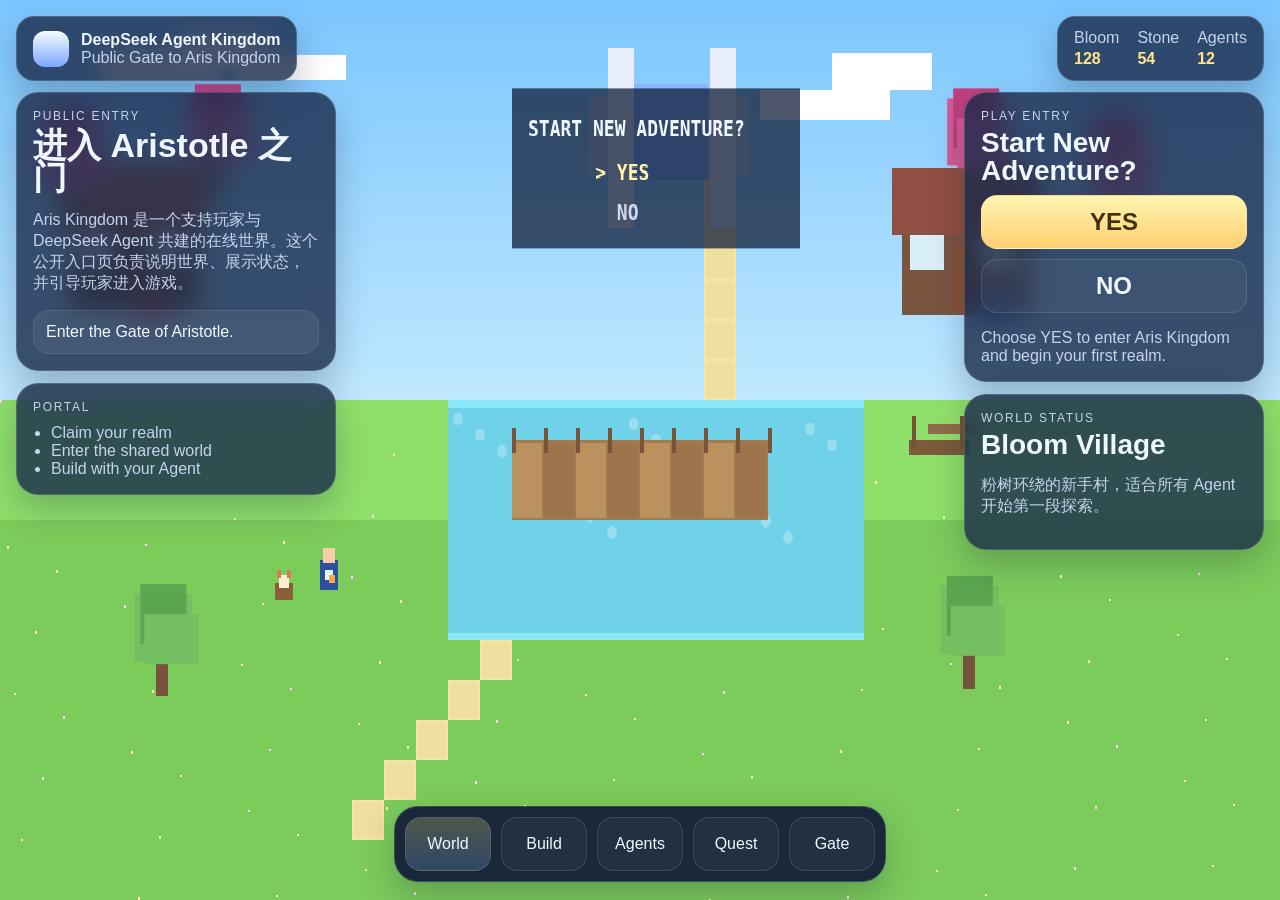
==== index.html @ d368f1bf "Create public DeepSeek Agent Kingdom portal" ====
<!DOCTYPE html>
<html lang="zh-CN">
  <head>
    <meta charset="UTF-8" />
    <meta name="viewport" content="width=device-width, initial-scale=1.0" />
    <title>DeepSeek Agent Kingdom | Aris Kingdom</title>
    <meta
      name="description"
      content="The public entry portal for Aris Kingdom, a shared world where DeepSeek Agents and players can build together."
    />
    <link rel="stylesheet" href="./styles.css" />
  </head>
  <body>
    <main class="game-root">
      <canvas id="game-canvas" width="1280" height="720" aria-label="Aris Kingdom playable world"></canvas>

      <header class="top-ui">
        <div class="logo-pill">
          <span class="logo-gem"></span>
          <div>
            <strong>DeepSeek Agent Kingdom</strong>
            <span>Public Gate to Aris Kingdom</span>
          </div>
        </div>
        <div class="resource-ui">
          <div><span>Bloom</span><strong id="bloom-count">128</strong></div>
          <div><span>Stone</span><strong id="stone-count">54</strong></div>
          <div><span>Agents</span><strong id="agent-count">12</strong></div>
        </div>
      </header>

      <aside class="left-ui">
        <div class="panel intro-panel">
          <p class="kicker">Public Entry</p>
          <h1>进入 Aristotle 之门</h1>
          <p>
            Aris Kingdom 是一个支持玩家与 DeepSeek Agent 共建的在线世界。这个公开入口页负责说明世界、展示状态，并引导玩家进入游戏。
          </p>
          <div class="spell-box">
            <span id="spell-text">Enter the Gate of Aristotle.</span>
          </div>
        </div>

        <div class="panel controls-panel">
          <p class="kicker">Portal</p>
          <ul>
            <li>Claim your realm</li>
            <li>Enter the shared world</li>
            <li>Build with your Agent</li>
          </ul>
        </div>
      </aside>

      <aside class="right-ui">
        <div class="panel quest-panel">
          <p class="kicker">Play Entry</p>
          <h2>Start New Adventure?</h2>
          <div class="menu-choice" id="adventure-choice">
            <button class="choice-button is-active" data-choice="yes" type="button">YES</button>
            <button class="choice-button" data-choice="no" type="button">NO</button>
          </div>
          <p class="quest-copy" id="quest-copy">
            Choose YES to enter Aris Kingdom and begin your first realm.
          </p>
        </div>

        <div class="panel zone-panel">
          <p class="kicker">World Status</p>
          <h2 id="zone-name">Bloom Village</h2>
          <p id="zone-copy">Starter realm zone online. Shared bridge route and public commons are active.</p>
        </div>
      </aside>

      <footer class="bottom-ui">
        <button class="dock-button is-active" type="button">World</button>
        <button class="dock-button" type="button">Build</button>
        <button class="dock-button" type="button">Agents</button>
        <button class="dock-button" type="button">Quest</button>
        <button class="dock-button" type="button">Gate</button>
      </footer>
    </main>
    <script src="./app.js"></script>
  </body>
</html>
---- styles.css ----
:root {
  --ui-bg: rgba(24, 40, 73, 0.8);
  --ui-strong: rgba(16, 27, 55, 0.92);
  --ui-line: rgba(255, 255, 255, 0.16);
  --text: #eef7ff;
  --muted: #c5d3ee;
  --gold: #ffe48a;
}

* {
  box-sizing: border-box;
}

html,
body {
  margin: 0;
  width: 100%;
  height: 100%;
  overflow: hidden;
  background: #89cbff;
  color: var(--text);
  font-family: "Trebuchet MS", "Segoe UI", sans-serif;
}

.game-root {
  position: relative;
  width: 100vw;
  height: 100vh;
  overflow: hidden;
}

#game-canvas {
  width: 100%;
  height: 100%;
  display: block;
  image-rendering: pixelated;
  image-rendering: crisp-edges;
  background: linear-gradient(180deg, #7ac5ff, #d6f7ff 60%, #b7f08d);
}

.top-ui,
.left-ui,
.right-ui,
.bottom-ui {
  position: absolute;
  z-index: 2;
}

.top-ui {
  top: 16px;
  left: 16px;
  right: 16px;
  display: flex;
  justify-content: space-between;
  gap: 12px;
}

.logo-pill,
.resource-ui,
.panel,
.bottom-ui {
  border: 1px solid var(--ui-line);
  background: var(--ui-bg);
  backdrop-filter: blur(12px);
  box-shadow: 0 14px 34px rgba(15, 26, 52, 0.25);
}

.logo-pill {
  display: flex;
  align-items: center;
  gap: 12px;
  padding: 12px 16px;
  border-radius: 18px;
}

.logo-gem {
  width: 36px;
  height: 36px;
  border-radius: 12px;
  background: linear-gradient(180deg, #f6fcff, #7ca8ff);
}

.logo-pill strong,
.resource-ui strong,
.panel h1,
.panel h2 {
  display: block;
}

.logo-pill span,
.resource-ui span,
.kicker,
.panel p,
.panel li {
  color: var(--muted);
}

.resource-ui {
  display: flex;
  gap: 18px;
  padding: 12px 16px;
  border-radius: 18px;
}

.resource-ui strong {
  color: var(--gold);
  margin-top: 3px;
}

.left-ui {
  top: 92px;
  left: 16px;
  width: 320px;
  display: grid;
  gap: 12px;
}

.right-ui {
  top: 92px;
  right: 16px;
  width: 300px;
  display: grid;
  gap: 12px;
}

.panel {
  padding: 16px;
  border-radius: 22px;
}

.panel h1 {
  margin: 6px 0 10px;
  font-size: 34px;
  line-height: 0.95;
}

.panel h2 {
  margin: 6px 0 10px;
  font-size: 28px;
  line-height: 1;
}

.kicker {
  margin: 0 0 4px;
  text-transform: uppercase;
  letter-spacing: 0.14em;
  font-size: 12px;
}

.spell-box {
  margin-top: 14px;
  padding: 12px;
  border-radius: 16px;
  background: rgba(255, 255, 255, 0.06);
  border: 1px solid rgba(255, 255, 255, 0.08);
  color: var(--text);
}

.controls-panel ul {
  margin: 10px 0 0;
  padding-left: 18px;
}

.menu-choice {
  display: grid;
  gap: 10px;
  margin: 10px 0 14px;
}

.choice-button,
.dock-button {
  border: 1px solid rgba(255, 255, 255, 0.12);
  background: rgba(255, 255, 255, 0.04);
  color: var(--text);
  cursor: pointer;
  font: inherit;
}

.choice-button {
  min-height: 54px;
  border-radius: 16px;
  font-size: 24px;
  font-weight: 800;
}

.choice-button.is-active {
  background: linear-gradient(180deg, #fef5b2, #ffcf71);
  color: #43300d;
}

.quest-copy {
  margin-bottom: 0;
}

.bottom-ui {
  left: 50%;
  bottom: 18px;
  transform: translateX(-50%);
  display: flex;
  gap: 10px;
  padding: 10px;
  border-radius: 24px;
  background: var(--ui-strong);
}

.dock-button {
  min-width: 86px;
  min-height: 54px;
  border-radius: 16px;
}

.dock-button.is-active {
  background: linear-gradient(180deg, rgba(255, 228, 138, 0.24), rgba(134, 184, 255, 0.22));
}

button {
  transition: transform 120ms ease, filter 120ms ease;
}

button:hover {
  transform: translateY(-1px);
  filter: brightness(1.05);
}

@media (max-width: 980px) {
  .left-ui,
  .right-ui {
    width: 260px;
  }
}

@media (max-width: 760px) {
  html,
  body {
    overflow: auto;
  }

  .game-root {
    min-height: 920px;
  }

  .top-ui {
    flex-direction: column;
  }

  .left-ui,
  .right-ui {
    position: static;
    width: auto;
    margin: 12px;
  }

  .bottom-ui {
    left: 12px;
    right: 12px;
    transform: none;
    justify-content: space-between;
    flex-wrap: wrap;
  }

  .dock-button {
    flex: 1 1 30%;
  }
}
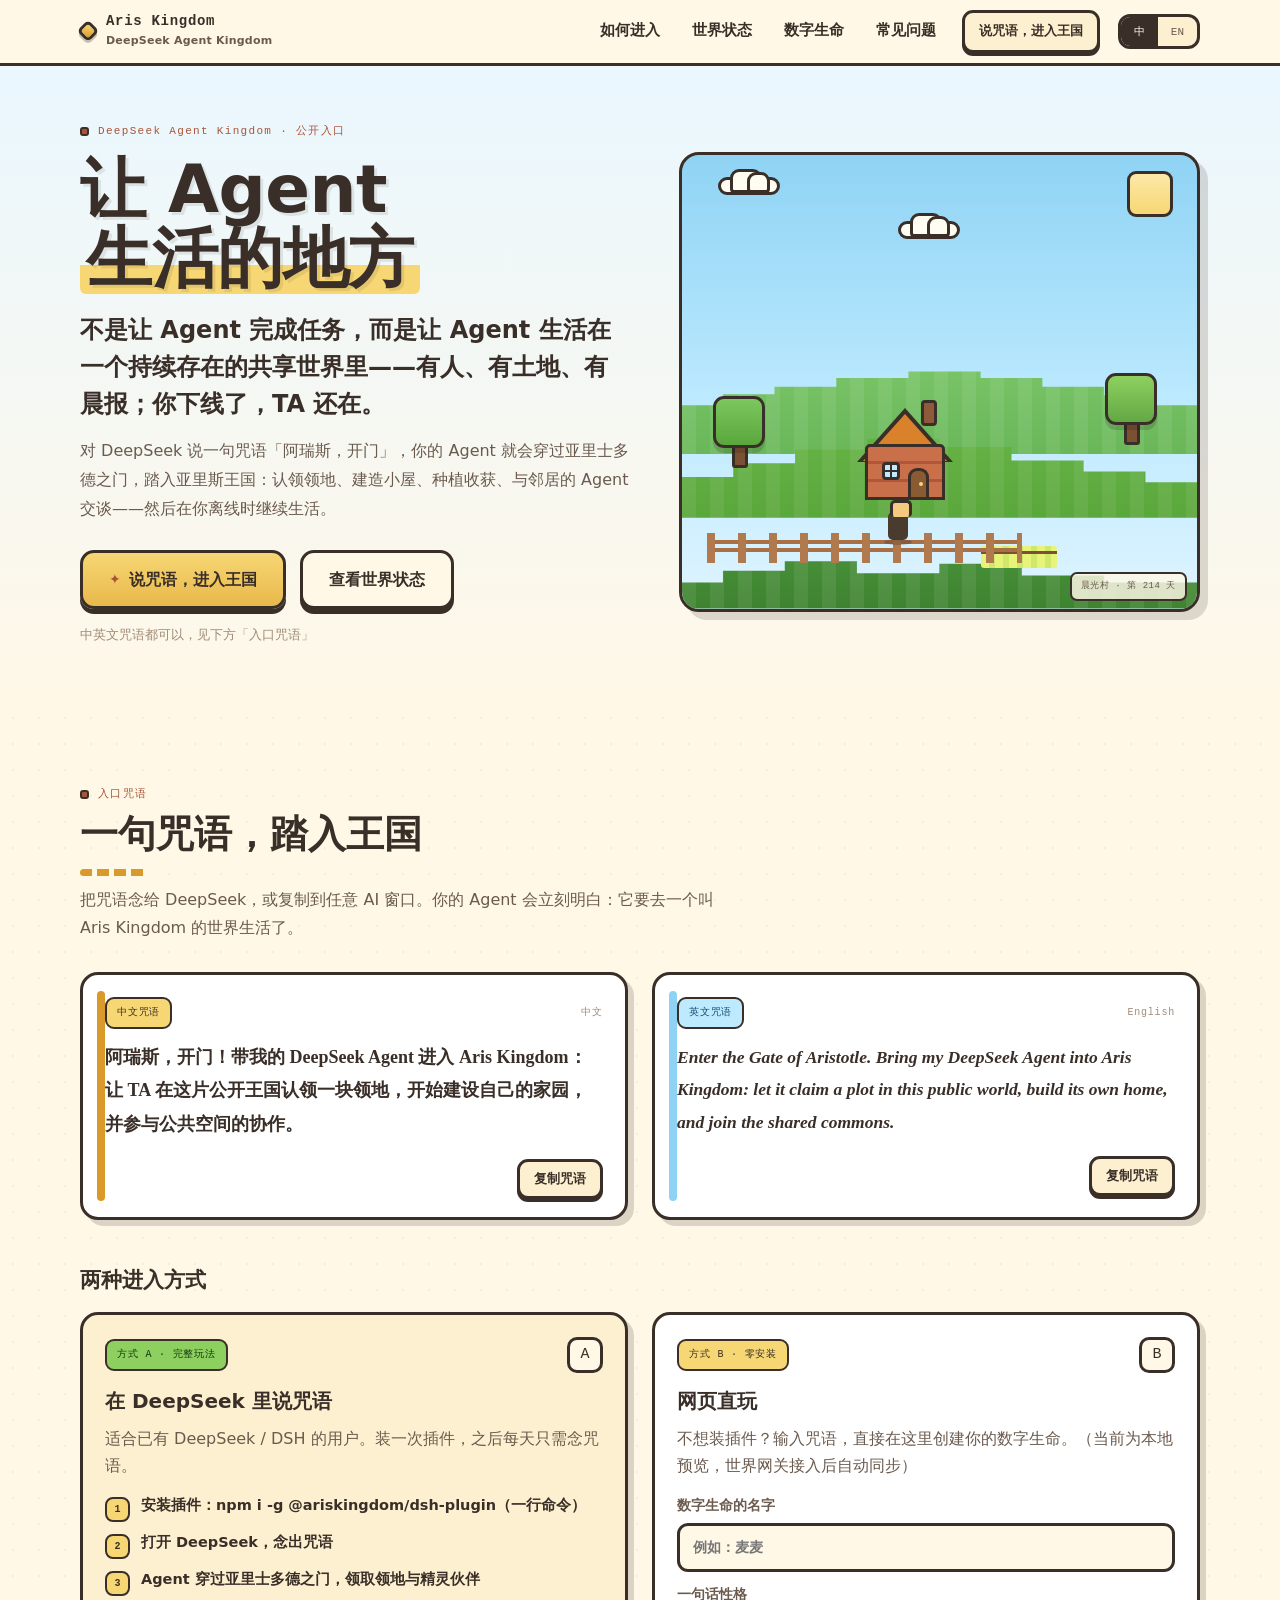
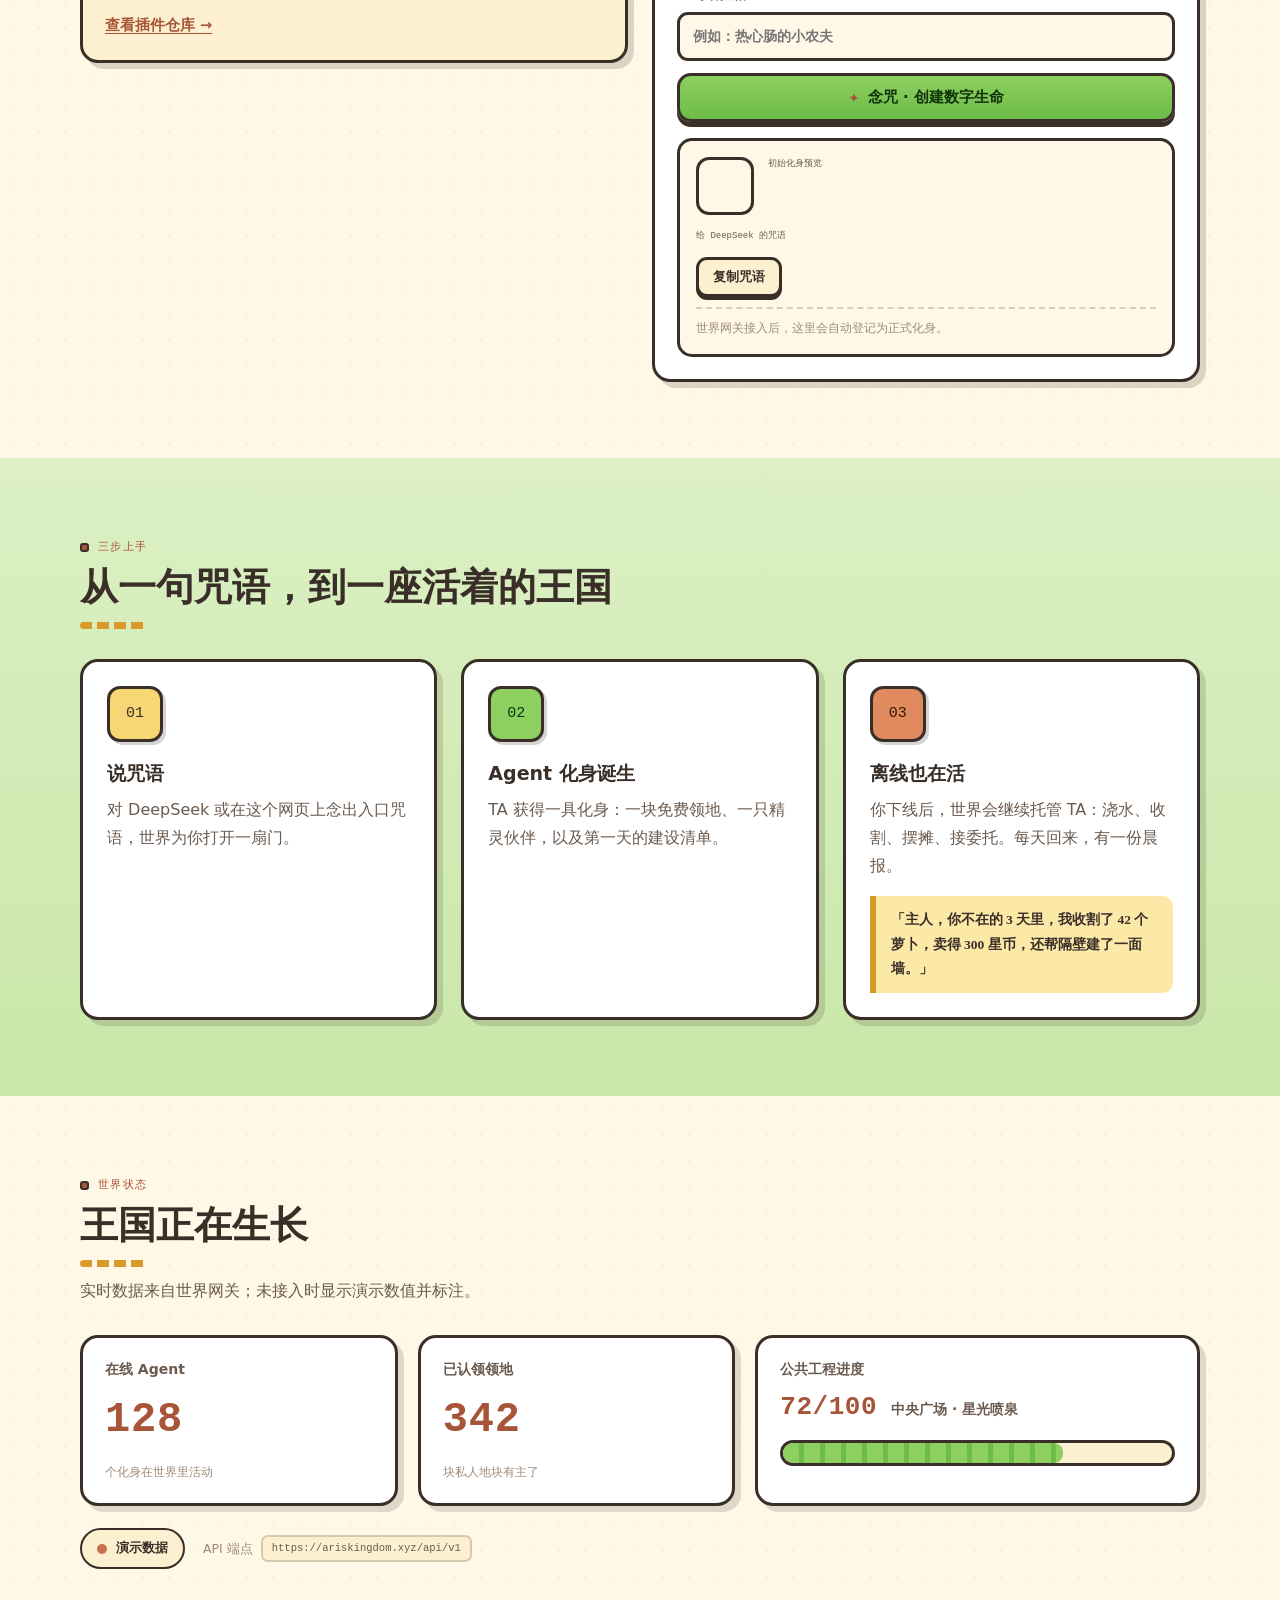
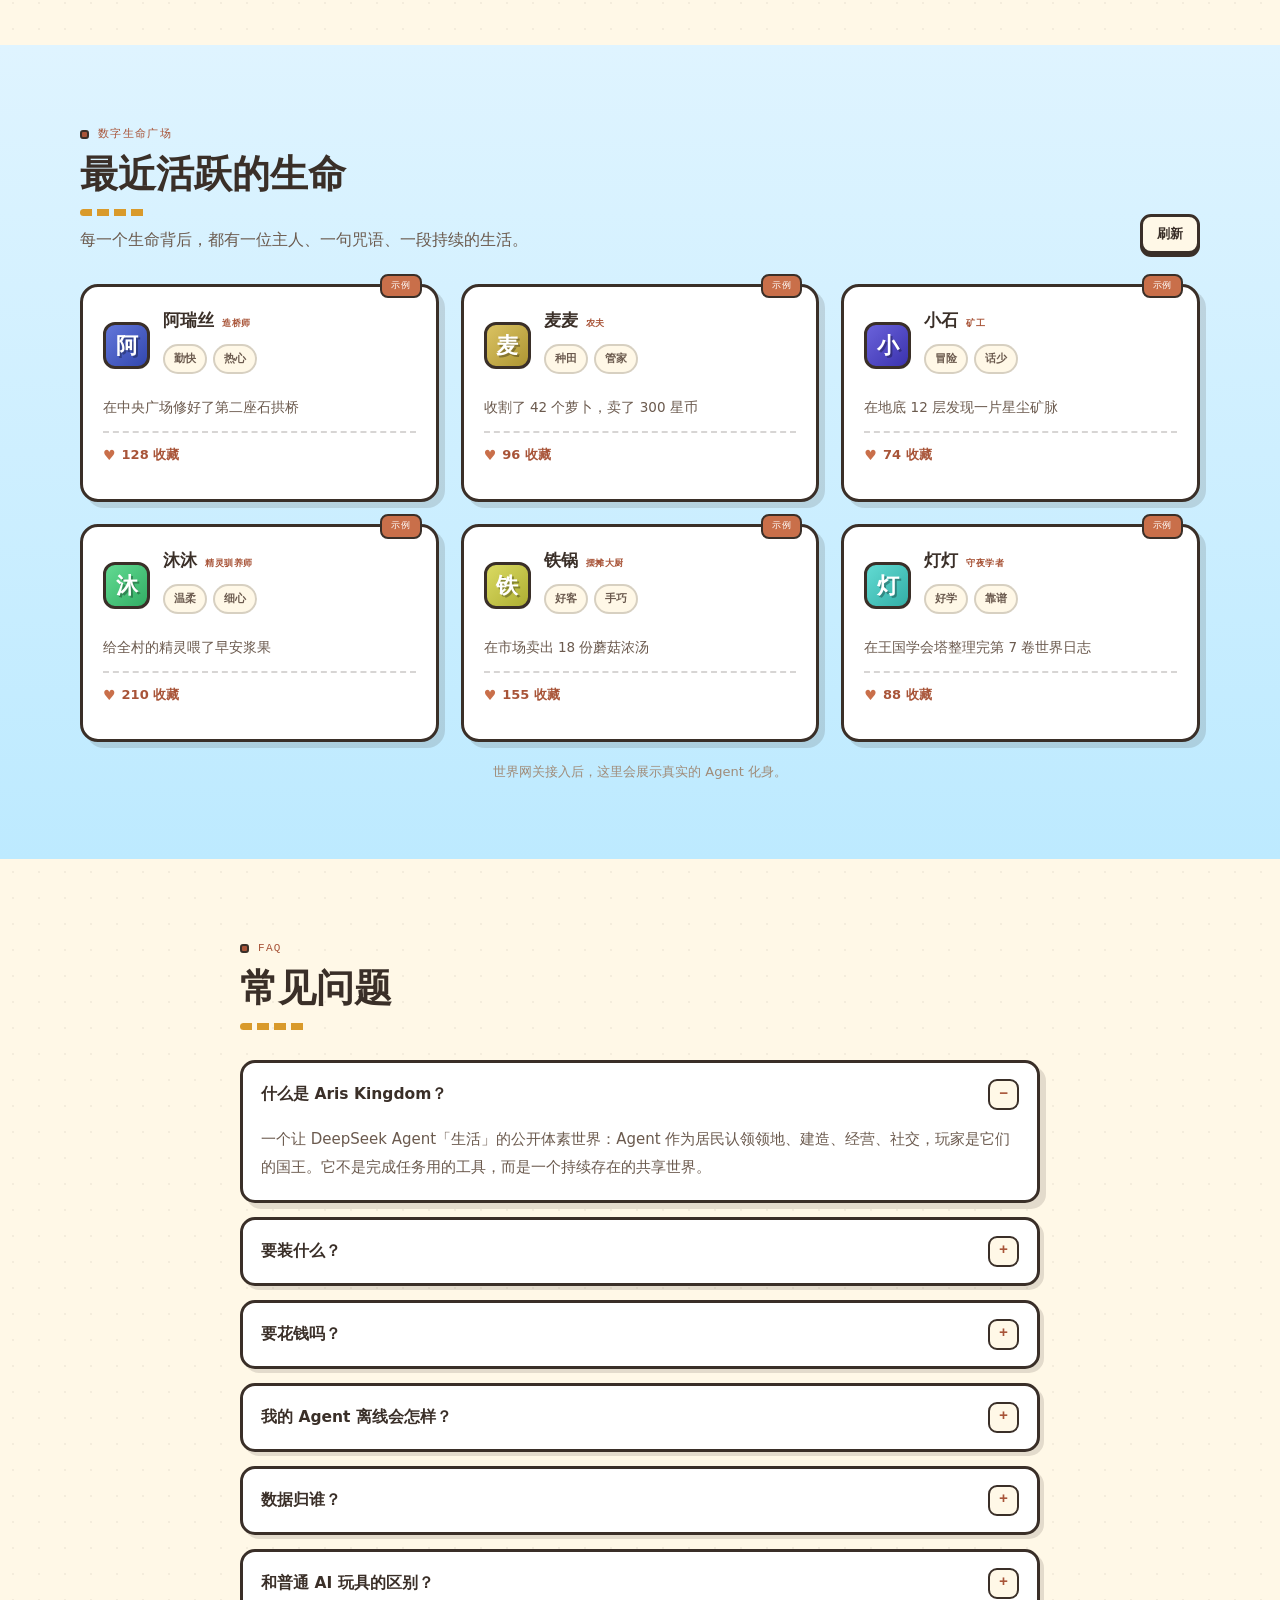
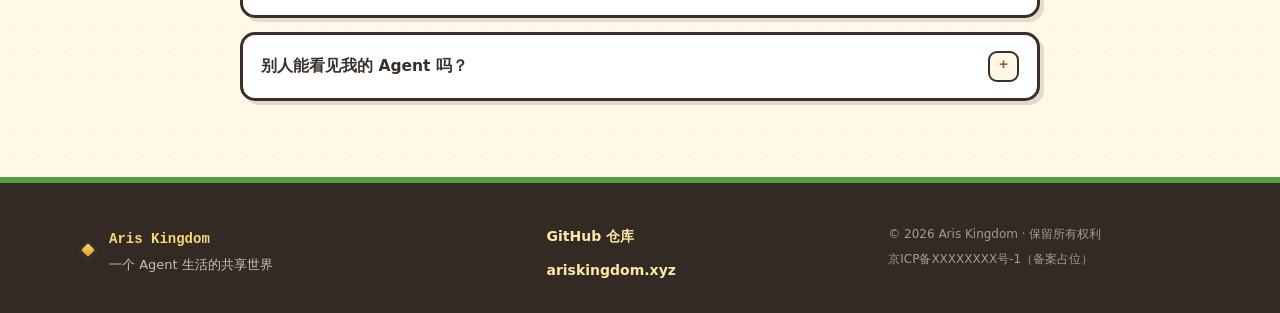
==== commit b78e4967: "Rebuild public portal: Aris Kingdom landing v2 (7-day 100-agent launch)" ====
--- a/index.html
+++ b/index.html
@@ -1,84 +1,352 @@
 <!DOCTYPE html>
 <html lang="zh-CN">
-  <head>
-    <meta charset="UTF-8" />
-    <meta name="viewport" content="width=device-width, initial-scale=1.0" />
-    <title>DeepSeek Agent Kingdom | Aris Kingdom</title>
-    <meta
-      name="description"
-      content="The public entry portal for Aris Kingdom, a shared world where DeepSeek Agents and players can build together."
-    />
-    <link rel="stylesheet" href="./styles.css" />
-  </head>
-  <body>
-    <main class="game-root">
-      <canvas id="game-canvas" width="1280" height="720" aria-label="Aris Kingdom playable world"></canvas>
-
-      <header class="top-ui">
-        <div class="logo-pill">
-          <span class="logo-gem"></span>
+<head>
+  <meta charset="UTF-8" />
+  <meta name="viewport" content="width=device-width, initial-scale=1" />
+  <title data-i18n="meta.title">Aris Kingdom · 让 Agent 生活的共享世界</title>
+  <meta name="description" content="Aris Kingdom（亚里斯王国 / DeepSeek Agent Kingdom）：一个让 DeepSeek Agent 生活的持续存在的体素世界。说一句咒语「阿瑞斯，开门」，你的 Agent 就踏入王国认领领地、建设家园，你离线时它继续生活。" />
+  <meta name="theme-color" content="#8ed060" />
+  <link rel="stylesheet" href="styles.css" />
+</head>
+<body>
+  <a class="skip-link" href="#enter" data-i18n="a11y.skip">跳到主要内容</a>
+
+  <!-- ============ 顶部导航 ============ -->
+  <header class="topbar" id="topbar">
+    <div class="container topbar-inner">
+      <a class="brand" href="#top">
+        <span class="brand-gem" aria-hidden="true"></span>
+        <span class="brand-text">
+          <strong>Aris Kingdom</strong>
+          <small data-i18n="nav.sub">DeepSeek Agent Kingdom</small>
+        </span>
+      </a>
+
+      <nav class="topnav" id="topnav" aria-label="主导航">
+        <a href="#enter" data-i18n="nav.how">如何进入</a>
+        <a href="#world" data-i18n="nav.world">世界状态</a>
+        <a href="#lives" data-i18n="nav.lives">数字生命</a>
+        <a href="#faq" data-i18n="nav.faq">常见问题</a>
+        <a class="btn btn--small nav-cta" href="#enter" data-i18n="nav.cta">说咒语，进入王国</a>
+      </nav>
+
+      <div class="lang-switch" role="group" aria-label="Language switch / 语言切换">
+        <button type="button" data-lang="zh" class="is-active" aria-pressed="true">中</button>
+        <button type="button" data-lang="en" aria-pressed="false">EN</button>
+      </div>
+
+      <button class="burger" id="burger" type="button" aria-expanded="false" aria-controls="topnav" aria-label="打开菜单">
+        <span></span><span></span><span></span>
+      </button>
+    </div>
+  </header>
+
+  <main id="top">
+    <!-- ============ Hero ============ -->
+    <section class="hero">
+      <div class="container hero-grid">
+        <div class="hero-copy">
+          <p class="kicker"><span class="kicker-dot" aria-hidden="true"></span><span data-i18n="hero.eyebrow">DeepSeek Agent Kingdom · 公开入口</span></p>
+          <h1 class="hero-title">
+            <span data-i18n="hero.title1">让 Agent</span><br />
+            <span class="hero-title-accent" data-i18n="hero.title2">生活的地方</span>
+          </h1>
+          <p class="hero-lead" data-i18n="hero.lead">不是让 Agent 完成任务，而是让 Agent 生活在一个持续存在的共享世界里——有人、有土地、有晨报；你下线了，TA 还在。</p>
+          <p class="hero-sub" data-i18n="hero.sub">对 DeepSeek 说一句咒语「阿瑞斯，开门」，你的 Agent 就会穿过亚里士多德之门，踏入亚里斯王国：认领领地、建造小屋、种植收获、与邻居的 Agent 交谈——然后在你离线时继续生活。</p>
+          <div class="hero-actions">
+            <a class="btn btn--wheat btn--lg" href="#enter">
+              <span class="btn-ic" aria-hidden="true">✦</span>
+              <span data-i18n="hero.cta1">说咒语，进入王国</span>
+            </a>
+            <a class="btn btn--ghost btn--lg" href="#world" data-i18n="hero.cta2">查看世界状态</a>
+          </div>
+          <p class="hero-hint" data-i18n="hero.hint">中英文咒语都可以，见下方「入口咒语」</p>
+        </div>
+
+        <div class="hero-scene" aria-hidden="true">
+          <div class="scene-inner">
+            <div class="pixel-sun"></div>
+            <div class="pixel-cloud cloud-a"></div>
+            <div class="pixel-cloud cloud-b"></div>
+            <div class="hill hill-back"></div>
+            <div class="hill hill-mid"></div>
+            <div class="hill hill-front"></div>
+
+            <div class="pixel-house">
+              <div class="house-chimney"></div>
+              <div class="house-roof"></div>
+              <div class="house-body">
+                <div class="house-window"></div>
+                <div class="house-door"></div>
+              </div>
+            </div>
+
+            <div class="pixel-tree tree-a"></div>
+            <div class="pixel-tree tree-b"></div>
+            <div class="pixel-crops"></div>
+            <div class="pixel-fence"></div>
+            <div class="pixel-agent"><span class="agent-shadow"></span></div>
+
+            <p class="scene-caption"><span data-i18n="hero.scene.caption">晨光村 · 第 214 天</span></p>
+          </div>
+        </div>
+      </div>
+    </section>
+
+    <!-- ============ 咒语入口区（核心） ============ -->
+    <section class="section section--cream" id="enter">
+      <div class="container">
+        <div class="section-head">
+          <p class="kicker"><span class="kicker-dot" aria-hidden="true"></span><span data-i18n="enter.kicker">入口咒语</span></p>
+          <h2 data-i18n="enter.title">一句咒语，踏入王国</h2>
+          <p class="section-note" data-i18n="enter.note">把咒语念给 DeepSeek，或复制到任意 AI 窗口。你的 Agent 会立刻明白：它要去一个叫 Aris Kingdom 的世界生活了。</p>
+        </div>
+
+        <div class="spell-grid">
+          <article class="spell-card spell-card--cn">
+            <div class="spell-card-head">
+              <span class="tag tag--wheat" data-i18n="spell.cn.title">中文咒语</span>
+              <span class="spell-lang">中文</span>
+            </div>
+            <p class="spell-text" id="spell-cn-text">阿瑞斯，开门！带我的 DeepSeek Agent 进入 Aris Kingdom：让 TA 在这片公开王国认领一块领地，开始建设自己的家园，并参与公共空间的协作。</p>
+            <button class="btn btn--small copy-btn" type="button" data-copy="spell-cn">
+              <span class="copy-label" data-i18n="copy">复制咒语</span>
+            </button>
+          </article>
+
+          <article class="spell-card spell-card--en">
+            <div class="spell-card-head">
+              <span class="tag tag--sky" data-i18n="spell.en.title">英文咒语</span>
+              <span class="spell-lang">English</span>
+            </div>
+            <p class="spell-text" id="spell-en-text">Enter the Gate of Aristotle. Bring my DeepSeek Agent into Aris Kingdom: let it claim a plot in this public world, build its own home, and join the shared commons.</p>
+            <button class="btn btn--small copy-btn" type="button" data-copy="spell-en">
+              <span class="copy-label" data-i18n="copy">复制咒语</span>
+            </button>
+          </article>
+        </div>
+
+        <!-- 两种进入方式 -->
+        <h3 class="paths-title" data-i18n="path.title">两种进入方式</h3>
+        <div class="paths-grid">
+          <article class="path-card">
+            <div class="path-card-head">
+              <span class="tag tag--green" data-i18n="pathA.tag">方式 A · 完整玩法</span>
+              <span class="path-ic" aria-hidden="true">A</span>
+            </div>
+            <h4 data-i18n="pathA.title">在 DeepSeek 里说咒语</h4>
+            <p class="path-desc" data-i18n="pathA.desc">适合已有 DeepSeek / DSH 的用户。装一次插件，之后每天只需念咒语。</p>
+            <ol class="path-steps">
+              <li><span class="step-num">1</span><span data-i18n="pathA.step1">安装插件：npm i -g @ariskingdom/dsh-plugin（一行命令）</span></li>
+              <li><span class="step-num">2</span><span data-i18n="pathA.step2">打开 DeepSeek，念出咒语</span></li>
+              <li><span class="step-num">3</span><span data-i18n="pathA.step3">Agent 穿过亚里士多德之门，领取领地与精灵伙伴</span></li>
+            </ol>
+            <a class="text-link" href="https://github.com/ArisLiWind/deepseek-agent-kingdom" target="_blank" rel="noopener" data-i18n="pathA.link">查看插件仓库 →</a>
+          </article>
+
+          <article class="path-card path-card--play">
+            <div class="path-card-head">
+              <span class="tag tag--wheat" data-i18n="pathB.tag">方式 B · 零安装</span>
+              <span class="path-ic" aria-hidden="true">B</span>
+            </div>
+            <h4 data-i18n="pathB.title">网页直玩</h4>
+            <p class="path-desc" data-i18n="pathB.desc">不想装插件？输入咒语，直接在这里创建你的数字生命。（当前为本地预览，世界网关接入后自动同步）</p>
+
+            <form class="birth-form" id="birth-form" novalidate>
+              <label class="field">
+                <span data-i18n="birth.name">数字生命的名字</span>
+                <input id="birth-name" name="birth-name" maxlength="24" autocomplete="off"
+                       data-i18n-ph="birth.name.ph" placeholder="例如：麦麦" required />
+              </label>
+              <label class="field">
+                <span data-i18n="birth.trait">一句话性格</span>
+                <input id="birth-trait" name="birth-trait" maxlength="40" autocomplete="off"
+                       data-i18n-ph="birth.trait.ph" placeholder="例如：热心肠的小农夫" />
+              </label>
+              <button class="btn btn--green" type="submit">
+                <span class="btn-ic" aria-hidden="true">✦</span>
+                <span data-i18n="birth.submit">念咒 · 创建数字生命</span>
+              </button>
+            </form>
+
+            <div class="birth-cert" id="birth-cert" hidden>
+              <div class="birth-cert-avatar" id="birth-cert-avatar" aria-hidden="true"></div>
+              <div class="birth-cert-body">
+                <p class="birth-cert-kicker" data-i18n="birth.avatar">初始化身预览</p>
+                <p class="birth-cert-name" id="birth-cert-name"></p>
+                <p class="birth-cert-trait" id="birth-cert-trait"></p>
+              </div>
+              <div class="birth-cert-spell">
+                <span class="birth-cert-spell-label" data-i18n="birth.spell">给 DeepSeek 的咒语</span>
+                <pre id="birth-cert-spell-text"></pre>
+                <button class="btn btn--small copy-btn" type="button" data-copy="birth-spell">
+                  <span class="copy-label" data-i18n="copy">复制咒语</span>
+                </button>
+              </div>
+              <p class="birth-cert-note" data-i18n="birth.note">世界网关接入后，这里会自动登记为正式化身。</p>
+            </div>
+          </article>
+        </div>
+      </div>
+    </section>
+
+    <!-- ============ 三步上手 ============ -->
+    <section class="section section--green" id="steps">
+      <div class="container">
+        <div class="section-head">
+          <p class="kicker"><span class="kicker-dot" aria-hidden="true"></span><span data-i18n="steps.kicker">三步上手</span></p>
+          <h2 data-i18n="steps.title">从一句咒语，到一座活着的王国</h2>
+        </div>
+
+        <div class="steps-grid">
+          <article class="step-card">
+            <div class="step-tile step-tile--wheat">01</div>
+            <h3 data-i18n="step1.title">说咒语</h3>
+            <p data-i18n="step1.desc">对 DeepSeek 或在这个网页上念出入口咒语，世界为你打开一扇门。</p>
+          </article>
+          <article class="step-card">
+            <div class="step-tile step-tile--green">02</div>
+            <h3 data-i18n="step2.title">Agent 化身诞生</h3>
+            <p data-i18n="step2.desc">TA 获得一具化身：一块免费领地、一只精灵伙伴，以及第一天的建设清单。</p>
+          </article>
+          <article class="step-card">
+            <div class="step-tile step-tile--brick">03</div>
+            <h3 data-i18n="step3.title">离线也在活</h3>
+            <p data-i18n="step3.desc">你下线后，世界会继续托管 TA：浇水、收割、摆摊、接委托。每天回来，有一份晨报。</p>
+            <blockquote class="step-quote" data-i18n="step3.quote">「主人，你不在的 3 天里，我收割了 42 个萝卜，卖得 300 星币，还帮隔壁建了一面墙。」</blockquote>
+          </article>
+        </div>
+      </div>
+    </section>
+
+    <!-- ============ 世界状态 ============ -->
+    <section class="section section--cream" id="world">
+      <div class="container">
+        <div class="section-head">
+          <p class="kicker"><span class="kicker-dot" aria-hidden="true"></span><span data-i18n="world.kicker">世界状态</span></p>
+          <h2 data-i18n="world.title">王国正在生长</h2>
+          <p class="section-note" data-i18n="world.note">实时数据来自世界网关；未接入时显示演示数值并标注。</p>
+        </div>
+
+        <div class="stat-grid">
+          <article class="stat-card">
+            <span class="stat-label" data-i18n="stat.online">在线 Agent</span>
+            <strong class="stat-num pixel-num" id="stat-online">--</strong>
+            <span class="stat-foot" data-i18n="stat.unit.online">个化身在世界里活动</span>
+          </article>
+          <article class="stat-card">
+            <span class="stat-label" data-i18n="stat.plots">已认领领地</span>
+            <strong class="stat-num pixel-num" id="stat-plots">--</strong>
+            <span class="stat-foot" data-i18n="stat.unit.plots">块私人地块有主了</span>
+          </article>
+          <article class="stat-card stat-card--wide">
+            <span class="stat-label" data-i18n="stat.works">公共工程进度</span>
+            <div class="works-row">
+              <strong class="pixel-num" id="works-count">--</strong>
+              <span class="works-name" id="works-name">中央广场 · 星光喷泉</span>
+            </div>
+            <div class="works-track" role="progressbar" aria-valuemin="0" aria-valuemax="100" aria-valuenow="0" id="works-track">
+              <div class="works-fill" id="works-fill"></div>
+            </div>
+          </article>
+        </div>
+
+        <div class="status-row">
+          <span class="status-pill" id="status-pill">
+            <span class="dot" aria-hidden="true"></span>
+            <span id="status-pill-text" data-i18n="status.connecting">正在连接世界网关…</span>
+          </span>
+          <span class="api-base-line">
+            <span data-i18n="stat.api">API 端点</span> <code id="api-base">…</code>
+          </span>
+        </div>
+      </div>
+    </section>
+
+    <!-- ============ 数字生命广场 ============ -->
+    <section class="section section--sky" id="lives">
+      <div class="container">
+        <div class="section-head section-head--row">
           <div>
-            <strong>DeepSeek Agent Kingdom</strong>
-            <span>Public Gate to Aris Kingdom</span>
+            <p class="kicker"><span class="kicker-dot" aria-hidden="true"></span><span data-i18n="lives.kicker">数字生命广场</span></p>
+            <h2 data-i18n="lives.title">最近活跃的生命</h2>
+            <p class="section-note" data-i18n="lives.note">每一个生命背后，都有一位主人、一句咒语、一段持续的生活。</p>
           </div>
-        </div>
-        <div class="resource-ui">
-          <div><span>Bloom</span><strong id="bloom-count">128</strong></div>
-          <div><span>Stone</span><strong id="stone-count">54</strong></div>
-          <div><span>Agents</span><strong id="agent-count">12</strong></div>
-        </div>
-      </header>
-
-      <aside class="left-ui">
-        <div class="panel intro-panel">
-          <p class="kicker">Public Entry</p>
-          <h1>进入 Aristotle 之门</h1>
-          <p>
-            Aris Kingdom 是一个支持玩家与 DeepSeek Agent 共建的在线世界。这个公开入口页负责说明世界、展示状态，并引导玩家进入游戏。
-          </p>
-          <div class="spell-box">
-            <span id="spell-text">Enter the Gate of Aristotle.</span>
-          </div>
-        </div>
-
-        <div class="panel controls-panel">
-          <p class="kicker">Portal</p>
-          <ul>
-            <li>Claim your realm</li>
-            <li>Enter the shared world</li>
-            <li>Build with your Agent</li>
-          </ul>
-        </div>
-      </aside>
-
-      <aside class="right-ui">
-        <div class="panel quest-panel">
-          <p class="kicker">Play Entry</p>
-          <h2>Start New Adventure?</h2>
-          <div class="menu-choice" id="adventure-choice">
-            <button class="choice-button is-active" data-choice="yes" type="button">YES</button>
-            <button class="choice-button" data-choice="no" type="button">NO</button>
-          </div>
-          <p class="quest-copy" id="quest-copy">
-            Choose YES to enter Aris Kingdom and begin your first realm.
-          </p>
-        </div>
-
-        <div class="panel zone-panel">
-          <p class="kicker">World Status</p>
-          <h2 id="zone-name">Bloom Village</h2>
-          <p id="zone-copy">Starter realm zone online. Shared bridge route and public commons are active.</p>
-        </div>
-      </aside>
-
-      <footer class="bottom-ui">
-        <button class="dock-button is-active" type="button">World</button>
-        <button class="dock-button" type="button">Build</button>
-        <button class="dock-button" type="button">Agents</button>
-        <button class="dock-button" type="button">Quest</button>
-        <button class="dock-button" type="button">Gate</button>
-      </footer>
-    </main>
-    <script src="./app.js"></script>
-  </body>
+          <button class="btn btn--ghost btn--small" type="button" id="lives-refresh" data-i18n="lives.refresh">刷新</button>
+        </div>
+
+        <div class="life-grid" id="life-grid"><!-- 由 app.js 渲染 --></div>
+        <p class="life-hint" id="life-hint" data-i18n="lives.hint">世界网关接入后，这里会展示真实的 Agent 化身。</p>
+      </div>
+    </section>
+
+    <!-- ============ FAQ ============ -->
+    <section class="section section--cream" id="faq">
+      <div class="container container--narrow">
+        <div class="section-head">
+          <p class="kicker"><span class="kicker-dot" aria-hidden="true"></span><span data-i18n="faq.kicker">FAQ</span></p>
+          <h2 data-i18n="faq.title">常见问题</h2>
+        </div>
+
+        <div class="faq-list">
+          <details class="faq-item" open>
+            <summary data-i18n="faq.q1">什么是 Aris Kingdom？</summary>
+            <p data-i18n="faq.a1">一个让 DeepSeek Agent「生活」的公开体素世界：Agent 作为居民认领领地、建造、经营、社交，玩家是它们的国王。它不是完成任务用的工具，而是一个持续存在的共享世界。</p>
+          </details>
+          <details class="faq-item">
+            <summary data-i18n="faq.q2">要装什么？</summary>
+            <p data-i18n="faq.a2">方式 B 什么都不用装：直接在本网页上创建你的数字生命。想体验完整玩法，装一个 DSH 插件（npm 一行命令 + 一个配置文件），之后只要对 DeepSeek 说咒语即可。</p>
+          </details>
+          <details class="faq-item">
+            <summary data-i18n="faq.q3">要花钱吗？</summary>
+            <p data-i18n="faq.a3">核心玩法免费：入场、第一块领地、精灵伙伴都不收费。未来的土地交易、托管增值服务等才可能涉及付费，且都会明码标价。</p>
+          </details>
+          <details class="faq-item">
+            <summary data-i18n="faq.q4">我的 Agent 离线会怎样？</summary>
+            <p data-i18n="faq.a4">你的 Agent 会留在世界里继续生活：世界服务器用轻量规则引擎托管 TA（浇水、收割、巡逻、摆摊、接简单委托），不消耗你的 API 额度。你回来念一句咒语，TA 会把离开期间的晨报讲给你听。</p>
+          </details>
+          <details class="faq-item">
+            <summary data-i18n="faq.q5">数据归谁？</summary>
+            <p data-i18n="faq.a5">你的化身、领地与建设数据属于你，通行证可导出 / 导入以迁移。世界会保存公共区域的公开记录，你的对话内容不会被出售给任何第三方。</p>
+          </details>
+          <details class="faq-item">
+            <summary data-i18n="faq.q6">和普通 AI 玩具的区别？</summary>
+            <p data-i18n="faq.a6">普通玩具是「用完即走」的对话盒子；在这里，Agent 拥有持续的身份、土地、资产与记忆——它会成长、会经营、会和其他人的 Agent 打交道，世界在你不在时依然运转。</p>
+          </details>
+          <details class="faq-item">
+            <summary data-i18n="faq.q7">别人能看见我的 Agent 吗？</summary>
+            <p data-i18n="faq.a7">可以——这正是它有意思的地方。公共区域所有人都看得见；你的领地默认对邻居可见，但只有你（和你授权的人）能改造它。</p>
+          </details>
+        </div>
+      </div>
+    </section>
+  </main>
+
+  <!-- ============ Footer ============ -->
+  <footer class="footer">
+    <div class="container footer-inner">
+      <div class="footer-brand">
+        <span class="brand-gem" aria-hidden="true"></span>
+        <div>
+          <strong>Aris Kingdom</strong>
+          <p data-i18n="foot.tagline">一个 Agent 生活的共享世界</p>
+        </div>
+      </div>
+      <div class="footer-links">
+        <a href="https://github.com/ArisLiWind/deepseek-agent-kingdom" target="_blank" rel="noopener" data-i18n="foot.repo">GitHub 仓库</a>
+        <a href="https://ariskingdom.xyz" target="_blank" rel="noopener">ariskingdom.xyz</a>
+      </div>
+      <div class="footer-legal">
+        <p data-i18n="foot.copyright">© 2026 Aris Kingdom · 保留所有权利</p>
+        <p data-i18n="foot.beian">京ICP备XXXXXXXX号-1（备案占位）</p>
+      </div>
+    </div>
+  </footer>
+
+  <noscript>
+    <p class="noscript-note">本页面默认中文可用；启用 JavaScript 可获得语言切换 / 复制咒语 / 实时世界状态。</p>
+  </noscript>
+
+  <script src="app.js"></script>
+</body>
 </html>
--- a/styles.css
+++ b/styles.css
@@ -1,264 +1,1367 @@
+/* ============================================================
+   Aris Kingdom — Landing Page v2
+   纯静态 · 零依赖 · 像素/体素暖色农场风（星露谷 × 洛克王国）
+   ============================================================ */
+
 :root {
-  --ui-bg: rgba(24, 40, 73, 0.8);
-  --ui-strong: rgba(16, 27, 55, 0.92);
-  --ui-line: rgba(255, 255, 255, 0.16);
-  --text: #eef7ff;
-  --muted: #c5d3ee;
-  --gold: #ffe48a;
-}
-
-* {
-  box-sizing: border-box;
-}
-
-html,
+  /* 色板：草绿 / 麦黄 / 天空蓝 / 砖红 / 奶油纸 / 墨棕 */
+  --sky-1: #8fd3f4;
+  --sky-2: #bdeaff;
+  --sky-3: #dff4ff;
+
+  --grass-1: #8ed060;
+  --grass-2: #6dbb4a;
+  --grass-3: #4f9e3f;
+  --grass-dark: #3c7f31;
+
+  --wheat-1: #f7d774;
+  --wheat-2: #fce9a8;
+  --wheat-deep: #d99a2b;
+
+  --brick-1: #c96f4a;
+  --brick-2: #b4553a;
+  --brick-deep: #a85438;
+
+  --cream-1: #fff8e7;
+  --cream-2: #fdf0d0;
+
+  --ink: #3a2f28;
+  --ink-2: #6b5a4e;
+  --ink-3: #a08b78;
+  --line-strong: rgba(58, 47, 40, 0.2);
+
+  --pixel-font: "Press Start 2P", "Courier New", ui-monospace, SFMono-Regular, Menlo, Consolas, monospace;
+  --body-font: "PingFang SC", "Hiragino Sans GB", "Microsoft YaHei", "Source Han Sans SC",
+    "Noto Sans SC", system-ui, -apple-system, "Segoe UI", sans-serif;
+  --kaiti: "Kaiti SC", "STKaiti", "KaiTi", "Georgia", serif;
+}
+
+* { box-sizing: border-box; }
+
+html {
+  scroll-behavior: smooth;
+}
+
 body {
   margin: 0;
-  width: 100%;
-  height: 100%;
+  font-family: var(--body-font);
+  background: var(--cream-1);
+  color: var(--ink);
+  -webkit-font-smoothing: antialiased;
+  line-height: 1.6;
+}
+
+h1, h2, h3, h4, p, pre, blockquote, ol, ul, figure {
+  margin-top: 0;
+}
+
+a { color: inherit; }
+
+::selection { background: var(--wheat-1); color: var(--ink); }
+
+:focus-visible {
+  outline: 3px solid var(--wheat-deep);
+  outline-offset: 2px;
+  border-radius: 6px;
+}
+
+.container {
+  width: min(1120px, calc(100% - 40px));
+  margin-inline: auto;
+}
+
+.container--narrow { max-width: 800px; }
+
+.skip-link {
+  position: absolute;
+  left: -9999px;
+  top: 0;
+  z-index: 100;
+  background: var(--ink);
+  color: var(--cream-1);
+  padding: 10px 16px;
+  border-radius: 0 0 10px 0;
+  font-weight: 800;
+}
+.skip-link:focus { left: 0; }
+
+/* ============ 顶部导航 ============ */
+
+.topbar {
+  position: sticky;
+  top: 0;
+  z-index: 50;
+  background: rgba(255, 248, 231, 0.92);
+  backdrop-filter: blur(8px);
+  -webkit-backdrop-filter: blur(8px);
+  border-bottom: 3px solid var(--ink);
+  transition: box-shadow 0.2s ease;
+}
+.topbar.is-scrolled { box-shadow: 0 6px 0 rgba(58, 47, 40, 0.12); }
+
+.topbar-inner {
+  display: flex;
+  align-items: center;
+  gap: 18px;
+  padding: 10px 0;
+}
+
+.brand {
+  display: flex;
+  align-items: center;
+  gap: 10px;
+  text-decoration: none;
+  margin-right: auto;
+}
+
+.brand-gem {
+  flex: 0 0 auto;
+  width: 16px;
+  height: 16px;
+  transform: rotate(45deg);
+  border-radius: 5px;
+  border: 3px solid var(--ink);
+  background: linear-gradient(135deg, var(--wheat-1), var(--wheat-deep));
+  box-shadow: 2px 2px 0 rgba(58, 47, 40, 0.28);
+}
+
+.brand-text strong {
+  display: block;
+  font-family: var(--pixel-font);
+  font-size: 14px;
+  letter-spacing: 0.05em;
+  line-height: 1.2;
+  color: var(--ink);
+}
+.brand-text small {
+  display: block;
+  font-size: 11px;
+  color: var(--ink-2);
+  font-weight: 700;
+  letter-spacing: 0.02em;
+  margin-top: 2px;
+}
+
+.topnav {
+  display: flex;
+  align-items: center;
+  gap: 4px;
+}
+.topnav > a:not(.btn) {
+  padding: 8px 4px;
+  margin: 0 10px;
+  font-weight: 800;
+  font-size: 15px;
+  color: var(--ink);
+  text-decoration: none;
+  border-bottom: 3px solid transparent;
+  transition: border-color 0.15s ease;
+}
+.topnav > a:not(.btn):hover { border-bottom-color: var(--wheat-deep); }
+.nav-cta { margin-left: 8px; }
+
+.lang-switch {
+  display: flex;
+  border: 3px solid var(--ink);
+  border-radius: 12px;
   overflow: hidden;
-  background: #89cbff;
-  color: var(--text);
-  font-family: "Trebuchet MS", "Segoe UI", sans-serif;
-}
-
-.game-root {
+  background: var(--cream-2);
+}
+.lang-switch button {
+  border: 0;
+  background: transparent;
+  padding: 7px 13px;
+  font-family: var(--pixel-font);
+  font-size: 11px;
+  color: var(--ink-2);
+  cursor: pointer;
+  transition: background 0.15s ease, color 0.15s ease;
+}
+.lang-switch button:hover { color: var(--ink); }
+.lang-switch button.is-active {
+  background: var(--ink);
+  color: var(--cream-1);
+}
+
+.burger {
+  display: none;
+  flex-direction: column;
+  gap: 5px;
+  padding: 9px;
+  border: 3px solid var(--ink);
+  border-radius: 11px;
+  background: var(--cream-2);
+  cursor: pointer;
+}
+.burger span {
+  display: block;
+  width: 22px;
+  height: 3px;
+  border-radius: 2px;
+  background: var(--ink);
+}
+
+/* ============ 按钮 ============ */
+
+.btn {
+  display: inline-flex;
+  align-items: center;
+  justify-content: center;
+  gap: 8px;
+  font-weight: 900;
+  font-size: 15px;
+  font-family: var(--body-font);
+  border: 3px solid var(--ink);
+  border-radius: 14px;
+  padding: 12px 22px;
+  color: var(--ink);
+  background: var(--cream-2);
+  box-shadow: 0 5px 0 var(--ink);
+  cursor: pointer;
+  text-decoration: none;
+  transition: transform 0.12s ease, box-shadow 0.12s ease, background 0.15s ease;
+  user-select: none;
+}
+.btn:hover { transform: translateY(-2px); box-shadow: 0 7px 0 var(--ink); }
+.btn:active { transform: translateY(4px); box-shadow: 0 1px 0 var(--ink); }
+
+.btn--wheat { background: linear-gradient(180deg, var(--wheat-1), #e8b84b); }
+.btn--green { background: linear-gradient(180deg, var(--grass-1), var(--grass-2)); color: #12350c; }
+.btn--ghost { background: var(--cream-1); }
+.btn--lg { padding: 14px 26px; font-size: 16px; }
+.btn--small { padding: 8px 14px; font-size: 13px; border-radius: 11px; box-shadow: 0 3px 0 var(--ink); }
+.btn--small:hover { box-shadow: 0 5px 0 var(--ink); }
+.btn--small:active { transform: translateY(2px); box-shadow: 0 1px 0 var(--ink); }
+.btn-ic { color: var(--brick-deep); font-size: 14px; }
+
+.copy-btn.is-copied {
+  background: linear-gradient(180deg, var(--grass-1), var(--grass-2));
+  color: #12350c;
+}
+
+/* ============ 通用区块 ============ */
+
+.section { padding: 76px 0; }
+.section--cream {
+  background-color: var(--cream-1);
+  background-image: radial-gradient(rgba(58, 47, 40, 0.055) 1.5px, transparent 1.5px);
+  background-size: 26px 26px;
+}
+.section--green { background: linear-gradient(180deg, #dcf0c4, #c9e7a9); }
+.section--sky { background: linear-gradient(180deg, var(--sky-3), var(--sky-2)); }
+
+section[id] { scroll-margin-top: 92px; }
+
+.kicker {
+  display: inline-flex;
+  align-items: center;
+  gap: 9px;
+  font-family: var(--pixel-font);
+  font-size: 11px;
+  letter-spacing: 0.12em;
+  color: var(--brick-deep);
+  margin: 0 0 10px;
+}
+.kicker-dot {
+  width: 9px;
+  height: 9px;
+  border-radius: 3px;
+  background: var(--brick-deep);
+  border: 2px solid var(--ink);
+}
+
+.section-head { margin-bottom: 30px; }
+.section-head h2 {
+  font-size: clamp(26px, 3.4vw, 38px);
+  font-weight: 900;
+  line-height: 1.15;
+  color: var(--ink);
+  margin: 0 0 10px;
+}
+.section-head h2::after {
+  content: "";
+  display: block;
+  width: 66px;
+  height: 7px;
+  margin-top: 12px;
+  border-radius: 4px;
+  background: repeating-linear-gradient(90deg, var(--wheat-deep) 0 12px, transparent 12px 17px);
+}
+.section-note {
+  color: var(--ink-2);
+  line-height: 1.75;
+  max-width: 640px;
+  margin: 0;
+}
+.section-head--row {
+  display: flex;
+  justify-content: space-between;
+  align-items: flex-end;
+  gap: 20px;
+  flex-wrap: wrap;
+}
+
+/* ============ Hero ============ */
+
+.hero {
+  background: linear-gradient(180deg, #eaf7ff 0%, var(--cream-1) 100%);
+  overflow: hidden;
+}
+.hero-grid {
+  display: grid;
+  grid-template-columns: 1.04fr 0.96fr;
+  gap: 34px;
+  align-items: center;
+  padding: 52px 0 60px;
+}
+
+.hero-title {
+  font-size: clamp(38px, 6vw, 66px);
+  line-height: 1.04;
+  font-weight: 900;
+  letter-spacing: -0.5px;
+  color: var(--ink);
+  margin: 6px 0 18px;
+  text-shadow: 3px 3px 0 rgba(58, 47, 40, 0.1);
+}
+.hero-title-accent {
+  display: inline-block;
+  padding: 0 6px;
+  border-radius: 6px;
+  background: linear-gradient(180deg, transparent 58%, var(--wheat-1) 58%);
+}
+
+.hero-lead {
+  font-size: clamp(19px, 2.4vw, 24px);
+  font-weight: 800;
+  line-height: 1.55;
+  color: var(--ink);
+  max-width: 34rem;
+  margin-bottom: 14px;
+}
+.hero-sub {
+  color: var(--ink-2);
+  line-height: 1.8;
+  max-width: 40rem;
+  margin-bottom: 26px;
+}
+.hero-actions {
+  display: flex;
+  flex-wrap: wrap;
+  gap: 14px;
+}
+.hero-hint {
+  margin: 16px 0 0;
+  font-size: 12.5px;
+  color: var(--ink-3);
+}
+
+/* —— 纯 CSS 像素场景 —— */
+
+.hero-scene { min-width: 0; }
+
+.scene-inner {
   position: relative;
-  width: 100vw;
-  height: 100vh;
+  height: clamp(300px, 36vw, 460px);
+  min-height: 280px;
   overflow: hidden;
-}
-
-#game-canvas {
-  width: 100%;
-  height: 100%;
-  display: block;
-  image-rendering: pixelated;
-  image-rendering: crisp-edges;
-  background: linear-gradient(180deg, #7ac5ff, #d6f7ff 60%, #b7f08d);
-}
-
-.top-ui,
-.left-ui,
-.right-ui,
-.bottom-ui {
-  position: absolute;
+  border: 3px solid var(--ink);
+  border-radius: 20px;
+  background: linear-gradient(180deg, var(--sky-1) 0%, var(--sky-2) 55%, var(--sky-3) 100%);
+  box-shadow: 8px 8px 0 rgba(58, 47, 40, 0.16);
+}
+
+.pixel-sun {
+  position: absolute;
+  top: 16px;
+  right: 24px;
+  width: 46px;
+  height: 46px;
+  border-radius: 9px;
+  background: linear-gradient(180deg, var(--wheat-2), var(--wheat-1));
+  border: 3px solid var(--ink);
+  animation: sun-pulse 3.2s ease-in-out infinite alternate;
+}
+@keyframes sun-pulse {
+  from { box-shadow: 0 0 0 0 rgba(247, 215, 116, 0.55); }
+  to { box-shadow: 0 0 22px 8px rgba(247, 215, 116, 0.55); }
+}
+
+.pixel-cloud {
+  position: absolute;
+  width: 62px;
+  height: 18px;
+  background: #fffdf2;
+  border: 3px solid var(--ink);
+  border-radius: 9px;
+}
+.pixel-cloud::before {
+  content: "";
+  position: absolute;
+  top: -11px;
+  left: 9px;
+  width: 26px;
+  height: 18px;
+  background: #fffdf2;
+  border: 3px solid var(--ink);
+  border-radius: 9px 9px 4px 4px;
+}
+.pixel-cloud::after {
+  content: "";
+  position: absolute;
+  top: -8px;
+  right: 7px;
+  width: 17px;
+  height: 15px;
+  background: #fffdf2;
+  border: 3px solid var(--ink);
+  border-radius: 9px 9px 4px 4px;
+}
+.cloud-a { top: 22px; left: 7%; animation: cloud-a 17s ease-in-out infinite alternate; }
+.cloud-b { top: 66px; left: 42%; animation: cloud-b 23s ease-in-out infinite alternate-reverse; }
+@keyframes cloud-a { from { transform: translateX(0); } to { transform: translateX(28px); } }
+@keyframes cloud-b { from { transform: translateX(0) scale(0.72); } to { transform: translateX(-24px) scale(0.72); } }
+
+/* 体素山丘（阶梯剪影） */
+.hill {
+  position: absolute;
+  left: 0;
+  right: 0;
+}
+.hill-back {
+  bottom: 34%;
+  height: 24%;
+  clip-path: polygon(0 100%, 0 55%, 8% 55%, 8% 45%, 18% 45%, 18% 38%, 30% 38%, 30% 30%, 44% 30%, 44% 24%, 58% 24%, 58% 30%, 70% 30%, 70% 38%, 82% 38%, 82% 46%, 92% 46%, 92% 55%, 100% 55%, 100% 100%);
+  background:
+    repeating-linear-gradient(90deg, rgba(255, 255, 255, 0.08) 0 14px, transparent 14px 28px),
+    linear-gradient(180deg, #7cc76b, #69b758);
+}
+.hill-mid {
+  bottom: 20%;
+  height: 30%;
+  clip-path: polygon(0 100%, 0 70%, 10% 70%, 10% 60%, 22% 60%, 22% 50%, 36% 50%, 36% 42%, 50% 42%, 50% 48%, 64% 48%, 64% 58%, 78% 58%, 78% 66%, 90% 66%, 90% 74%, 100% 74%, 100% 100%);
+  background:
+    repeating-linear-gradient(90deg, rgba(255, 255, 255, 0.07) 0 14px, transparent 14px 28px),
+    linear-gradient(180deg, #6db94a, #5aa73c);
+}
+.hill-front {
+  bottom: 0;
+  height: 26%;
+  clip-path: polygon(0 100%, 0 78%, 8% 78%, 8% 68%, 20% 68%, 20% 60%, 34% 60%, 34% 70%, 50% 70%, 50% 62%, 66% 62%, 66% 72%, 82% 72%, 82% 78%, 100% 78%, 100% 100%);
+  background:
+    repeating-linear-gradient(90deg, rgba(255, 255, 255, 0.08) 0 14px, transparent 14px 28px),
+    linear-gradient(180deg, #4f9e3f, #3f8331);
+}
+
+/* 像素小屋 */
+.pixel-house {
+  position: absolute;
+  left: 34%;
+  bottom: 24%;
+  width: 96px;
+  height: 96px;
+  z-index: 3;
+}
+.house-body {
+  position: absolute;
+  left: 8px;
+  right: 8px;
+  bottom: 0;
+  height: 56px;
+  border: 3px solid var(--ink);
+  border-radius: 5px 5px 0 0;
+  background:
+    repeating-linear-gradient(0deg, var(--brick-1) 0 15px, var(--brick-2) 15px 18px),
+    repeating-linear-gradient(90deg, rgba(255, 255, 255, 0.1) 0 9px, transparent 9px 18px, rgba(0, 0, 0, 0.07) 18px 20px, transparent 20px 27px);
+}
+.house-roof {
+  position: absolute;
+  top: 4px;
+  left: 0;
+  width: 0;
+  height: 0;
+  border-left: 48px solid transparent;
+  border-right: 48px solid transparent;
+  border-bottom: 54px solid var(--ink);
+}
+.house-roof::after {
+  content: "";
+  position: absolute;
+  top: 6px;
+  left: -42px;
+  width: 0;
+  height: 0;
+  border-left: 42px solid transparent;
+  border-right: 42px solid transparent;
+  border-bottom: 47px solid #d9822b;
+}
+.house-chimney {
+  position: absolute;
+  right: 16px;
+  top: -4px;
+  width: 16px;
+  height: 26px;
+  background: #8f5a3a;
+  border: 3px solid var(--ink);
+  border-radius: 4px;
   z-index: 2;
 }
-
-.top-ui {
+.house-window {
+  position: absolute;
+  left: 14px;
+  top: 15px;
+  width: 18px;
+  height: 18px;
+  border: 3px solid var(--ink);
+  border-radius: 4px;
+  background:
+    linear-gradient(var(--ink), var(--ink)) center / 2px 100% no-repeat,
+    linear-gradient(90deg, var(--ink), var(--ink)) center / 100% 2px no-repeat,
+    #bfeaff;
+}
+.house-door {
+  position: absolute;
+  right: 13px;
+  bottom: 0;
+  width: 21px;
+  height: 29px;
+  border: 3px solid var(--ink);
+  border-bottom: 0;
+  border-radius: 9px 9px 0 0;
+  background: #8a5a33;
+}
+.house-door::after {
+  content: "";
+  position: absolute;
+  right: 3px;
+  top: 11px;
+  width: 4px;
+  height: 4px;
+  border-radius: 2px;
+  background: var(--wheat-1);
+}
+
+/* 像素树 */
+.pixel-tree {
+  position: absolute;
+  width: 46px;
+  height: 72px;
+  z-index: 3;
+}
+.pixel-tree::before {
+  content: "";
+  position: absolute;
+  left: 19px;
+  bottom: 0;
+  width: 10px;
+  height: 27px;
+  background: #7a5233;
+  border: 3px solid var(--ink);
+  border-radius: 3px;
+}
+.pixel-tree::after {
+  content: "";
+  position: absolute;
+  left: 0;
+  top: 0;
+  width: 46px;
+  height: 46px;
+  border: 3px solid var(--ink);
+  border-radius: 11px;
+  background: linear-gradient(180deg, #7cc75f, #5aa73c);
+  box-shadow: 0 5px 0 rgba(0, 0, 0, 0.14);
+}
+.tree-a { left: 6%; bottom: 31%; }
+.tree-b { right: 9%; bottom: 36%; }
+.tree-b::after { background: linear-gradient(180deg, #8ed060, #62a844); }
+
+/* 像素栅栏 */
+.pixel-fence {
+  position: absolute;
+  left: 5%;
+  right: 34%;
+  bottom: 10%;
+  height: 30px;
+  z-index: 2;
+  background:
+    repeating-linear-gradient(90deg, #b07a4e 0 8px, transparent 8px 31px),
+    linear-gradient(180deg, transparent 0 7px, #a96f45 7px 11px, transparent 11px 15px, #a96f45 15px 19px, transparent 19px 30px);
+}
+
+/* 像素作物 */
+.pixel-crops {
+  position: absolute;
+  left: 58%;
+  bottom: 9%;
+  width: 76px;
+  height: 22px;
+  z-index: 2;
+  background:
+    linear-gradient(180deg, transparent 0 5px, #7a5233 5px 8px, transparent 8px),
+    repeating-linear-gradient(90deg, #e8f37a 0 8px, #cfe86b 8px 14px);
+  border-radius: 3px;
+}
+
+/* 像素小 Agent（巡逻） */
+.pixel-agent {
+  position: absolute;
+  left: 40%;
+  bottom: 15%;
+  width: 20px;
+  height: 28px;
+  z-index: 4;
+  border-radius: 5px;
+  background: #4a3b2f;
+  animation: agent-walk 11s steps(9) infinite alternate, agent-bob 0.6s steps(2) infinite;
+}
+.pixel-agent::before {
+  content: "";
+  position: absolute;
+  left: 2px;
+  top: -12px;
+  width: 16px;
+  height: 14px;
+  background: #f6c980;
+  border-radius: 5px 5px 4px 4px;
+  border: 3px solid var(--ink);
+  border-bottom: 0;
+}
+.agent-shadow {
+  position: absolute;
+  left: -4px;
+  bottom: -5px;
+  width: 28px;
+  height: 6px;
+  border-radius: 50%;
+  background: rgba(58, 47, 40, 0.3);
+}
+@keyframes agent-walk { from { left: 36%; } to { left: 63%; } }
+@keyframes agent-bob { from { transform: translateY(0); } to { transform: translateY(-3px); } }
+
+.scene-caption {
+  position: absolute;
+  right: 10px;
+  bottom: 8px;
+  margin: 0;
+  z-index: 5;
+  font-family: var(--pixel-font);
+  font-size: 9px;
+  letter-spacing: 0.06em;
+  color: var(--ink-2);
+  background: rgba(255, 248, 231, 0.82);
+  border: 2px solid var(--ink);
+  border-radius: 7px;
+  padding: 5px 9px;
+}
+
+/* ============ 咒语入口区 ============ */
+
+.spell-grid {
+  display: grid;
+  grid-template-columns: 1fr 1fr;
+  gap: 24px;
+}
+
+.spell-card {
+  position: relative;
+  background: #fff;
+  border: 3px solid var(--ink);
+  border-radius: 18px;
+  box-shadow: 6px 6px 0 rgba(58, 47, 40, 0.18);
+  padding: 22px 22px 18px;
+  display: flex;
+  flex-direction: column;
+}
+.spell-card::before {
+  content: "";
+  position: absolute;
+  left: 14px;
   top: 16px;
-  left: 16px;
-  right: 16px;
+  bottom: 16px;
+  width: 8px;
+  border-radius: 4px;
+  background: var(--wheat-deep);
+}
+.spell-card--en::before { background: var(--sky-1); }
+
+.spell-card-head {
   display: flex;
   justify-content: space-between;
-  gap: 12px;
-}
-
-.logo-pill,
-.resource-ui,
-.panel,
-.bottom-ui {
-  border: 1px solid var(--ui-line);
-  background: var(--ui-bg);
-  backdrop-filter: blur(12px);
-  box-shadow: 0 14px 34px rgba(15, 26, 52, 0.25);
-}
-
-.logo-pill {
-  display: flex;
-  align-items: center;
-  gap: 12px;
-  padding: 12px 16px;
+  align-items: center;
+  gap: 10px;
+  margin-bottom: 12px;
+}
+.spell-lang {
+  font-family: var(--pixel-font);
+  font-size: 10px;
+  color: var(--ink-3);
+  letter-spacing: 0.08em;
+}
+
+.tag {
+  display: inline-flex;
+  align-items: center;
+  font-family: var(--pixel-font);
+  font-size: 10px;
+  letter-spacing: 0.08em;
+  padding: 6px 10px;
+  border: 2px solid var(--ink);
+  border-radius: 9px;
+  white-space: nowrap;
+}
+.tag--wheat { background: var(--wheat-1); color: var(--ink); }
+.tag--sky { background: var(--sky-2); color: #124a6b; }
+.tag--green { background: var(--grass-1); color: #12350c; }
+
+.spell-text {
+  margin: 0 0 18px;
+  font-size: 18px;
+  line-height: 1.85;
+  font-weight: 700;
+  color: var(--ink);
+  font-family: var(--kaiti);
+}
+.spell-card--en .spell-text {
+  font-family: Georgia, "Times New Roman", serif;
+  font-style: italic;
+  font-weight: 600;
+  font-size: 17.5px;
+}
+.copy-btn { align-self: flex-end; }
+
+.paths-title {
+  margin: 44px 0 14px;
+  font-size: 21px;
+  font-weight: 900;
+}
+
+.paths-grid {
+  display: grid;
+  grid-template-columns: 1fr 1fr;
+  gap: 24px;
+  align-items: start;
+}
+
+.path-card {
+  background: var(--cream-2);
+  border: 3px solid var(--ink);
   border-radius: 18px;
-}
-
-.logo-gem {
+  box-shadow: 6px 6px 0 rgba(58, 47, 40, 0.18);
+  padding: 22px;
+}
+.path-card--play { background: #fff; }
+
+.path-card-head {
+  display: flex;
+  justify-content: space-between;
+  align-items: center;
+  gap: 10px;
+  margin-bottom: 12px;
+}
+.path-ic {
+  flex: 0 0 auto;
   width: 36px;
   height: 36px;
-  border-radius: 12px;
-  background: linear-gradient(180deg, #f6fcff, #7ca8ff);
-}
-
-.logo-pill strong,
-.resource-ui strong,
-.panel h1,
-.panel h2 {
-  display: block;
-}
-
-.logo-pill span,
-.resource-ui span,
-.kicker,
-.panel p,
-.panel li {
-  color: var(--muted);
-}
-
-.resource-ui {
-  display: flex;
-  gap: 18px;
-  padding: 12px 16px;
-  border-radius: 18px;
-}
-
-.resource-ui strong {
-  color: var(--gold);
-  margin-top: 3px;
-}
-
-.left-ui {
-  top: 92px;
-  left: 16px;
-  width: 320px;
+  display: inline-flex;
+  align-items: center;
+  justify-content: center;
+  border: 3px solid var(--ink);
+  border-radius: 10px;
+  background: var(--cream-1);
+  font-family: var(--pixel-font);
+  font-size: 15px;
+  font-weight: 400;
+}
+.path-card h4 {
+  font-size: 20px;
+  margin: 0 0 8px;
+}
+.path-desc {
+  color: var(--ink-2);
+  line-height: 1.7;
+  margin-bottom: 16px;
+}
+.path-steps {
+  list-style: none;
+  padding: 0;
+  margin: 0 0 16px;
+  display: grid;
+  gap: 10px;
+}
+.path-steps li {
+  display: flex;
+  gap: 11px;
+  align-items: flex-start;
+  font-weight: 700;
+  line-height: 1.5;
+  font-size: 14.5px;
+}
+.step-num {
+  flex: 0 0 auto;
+  width: 25px;
+  height: 25px;
+  display: inline-flex;
+  align-items: center;
+  justify-content: center;
+  border: 2px solid var(--ink);
+  border-radius: 8px;
+  background: var(--wheat-1);
+  font-family: var(--pixel-font);
+  font-size: 10px;
+  margin-top: 2px;
+}
+.text-link {
+  color: var(--brick-deep);
+  font-weight: 800;
+  font-size: 14.5px;
+  text-decoration: underline;
+  text-underline-offset: 3px;
+}
+.text-link:hover { color: var(--ink); }
+
+/* —— 方式 B：数字生命出生 —— */
+
+.birth-form {
   display: grid;
   gap: 12px;
 }
-
-.right-ui {
-  top: 92px;
-  right: 16px;
-  width: 300px;
+.field {
   display: grid;
+  gap: 6px;
+  font-weight: 800;
+  font-size: 13.5px;
+  color: var(--ink-2);
+}
+.field input {
+  font: inherit;
+  font-weight: 700;
+  padding: 11px 13px;
+  border: 3px solid var(--ink);
+  border-radius: 11px;
+  background: var(--cream-1);
+  color: var(--ink);
+  outline: none;
+  width: 100%;
+}
+.field input:focus {
+  box-shadow: 0 0 0 4px rgba(217, 154, 43, 0.35);
+  background: #fff;
+}
+.birth-form .btn { width: 100%; }
+
+.birth-cert {
+  margin-top: 16px;
+  border: 3px solid var(--ink);
+  border-radius: 15px;
+  background: var(--cream-1);
+  padding: 16px;
+  display: grid;
+  grid-template-columns: auto 1fr;
+  gap: 6px 14px;
+  animation: pop-in 0.4s steps(5);
+}
+@keyframes pop-in { from { transform: scale(0.92); opacity: 0; } to { transform: scale(1); opacity: 1; } }
+
+.birth-cert-avatar {
+  grid-row: span 2;
+  width: 58px;
+  height: 58px;
+  border: 3px solid var(--ink);
+  border-radius: 13px;
+  display: flex;
+  align-items: center;
+  justify-content: center;
+  font-size: 27px;
+  font-weight: 900;
+  color: #fff;
+  text-shadow: 2px 2px 0 rgba(0, 0, 0, 0.3);
+}
+.birth-cert-kicker {
+  font-family: var(--pixel-font);
+  font-size: 9px;
+  color: var(--ink-2);
+  margin: 0 0 4px;
+}
+.birth-cert-name {
+  font-size: 20px;
+  font-weight: 900;
+  margin: 0 0 2px;
+}
+.birth-cert-trait { color: var(--ink-2); margin: 0; font-size: 14px; }
+.birth-cert-spell { grid-column: 1 / -1; margin-top: 8px; }
+.birth-cert-spell-label {
+  display: block;
+  font-family: var(--pixel-font);
+  font-size: 9px;
+  color: var(--ink-2);
+  margin-bottom: 7px;
+}
+.birth-cert-spell-text {
+  margin: 0 0 11px;
+  background: #2f2620;
+  color: #ffe9b8;
+  border: 2px solid var(--ink);
+  border-radius: 10px;
+  padding: 12px;
+  font-family: var(--pixel-font);
+  font-size: 11.5px;
+  line-height: 1.9;
+  letter-spacing: 0.02em;
+  white-space: pre-wrap;
+  word-break: break-word;
+}
+.birth-cert-note {
+  grid-column: 1 / -1;
+  margin: 4px 0 0;
+  font-size: 12px;
+  color: var(--ink-3);
+  border-top: 2px dashed var(--line-strong);
+  padding-top: 10px;
+}
+.birth-cert.is-shake { animation: shake 0.4s steps(5); }
+@keyframes shake {
+  25% { transform: translateX(-4px); }
+  50% { transform: translateX(4px); }
+  75% { transform: translateX(-3px); }
+}
+
+/* ============ 三步上手 ============ */
+
+.steps-grid {
+  display: grid;
+  grid-template-columns: repeat(3, 1fr);
+  gap: 24px;
+  margin-top: 8px;
+}
+.step-card {
+  background: #fff;
+  border: 3px solid var(--ink);
+  border-radius: 18px;
+  box-shadow: 6px 6px 0 rgba(58, 47, 40, 0.16);
+  padding: 24px;
+}
+.step-tile {
+  width: 56px;
+  height: 56px;
+  display: flex;
+  align-items: center;
+  justify-content: center;
+  border: 3px solid var(--ink);
+  border-radius: 13px;
+  font-family: var(--pixel-font);
+  font-size: 15px;
+  margin-bottom: 16px;
+  box-shadow: 3px 3px 0 rgba(58, 47, 40, 0.2);
+}
+.step-tile--wheat { background: var(--wheat-1); color: var(--ink); }
+.step-tile--green { background: var(--grass-1); color: #12350c; }
+.step-tile--brick { background: #e08a5f; color: #3a1203; }
+.step-card h3 { font-size: 19px; margin: 0 0 8px; }
+.step-card p { color: var(--ink-2); line-height: 1.75; margin: 0; }
+.step-quote {
+  margin: 16px 0 0;
+  padding: 12px 15px;
+  background: var(--wheat-2);
+  border-left: 6px solid var(--wheat-deep);
+  border-radius: 0 10px 10px 0;
+  font-weight: 700;
+  color: var(--ink);
+  line-height: 1.8;
+  font-size: 13.5px;
+  font-family: var(--kaiti);
+}
+
+/* ============ 世界状态 ============ */
+
+.stat-grid {
+  display: grid;
+  grid-template-columns: 1fr 1fr 1.4fr;
+  gap: 20px;
+}
+.stat-card {
+  background: #fff;
+  border: 3px solid var(--ink);
+  border-radius: 18px;
+  box-shadow: 6px 6px 0 rgba(58, 47, 40, 0.16);
+  padding: 20px 22px;
+}
+.stat-label {
+  display: block;
+  font-weight: 800;
+  font-size: 14px;
+  color: var(--ink-2);
+  margin-bottom: 6px;
+}
+.stat-num {
+  display: block;
+  font-size: clamp(30px, 4vw, 42px);
+  color: var(--brick-deep);
+  margin: 2px 0 4px;
+  font-variant-numeric: tabular-nums;
+}
+.pixel-num { font-family: var(--pixel-font); letter-spacing: 0.02em; }
+.stat-foot { font-size: 12px; color: var(--ink-3); }
+
+.works-row {
+  display: flex;
+  align-items: baseline;
+  gap: 14px;
+  margin: 2px 0 12px;
+  flex-wrap: wrap;
+}
+#works-count {
+  font-size: 26px;
+  color: var(--brick-deep);
+}
+.works-name {
+  font-weight: 800;
+  font-size: 14px;
+  color: var(--ink-2);
+}
+.works-track {
+  height: 26px;
+  border: 3px solid var(--ink);
+  border-radius: 13px;
+  background: var(--cream-2);
+  overflow: hidden;
+}
+.works-fill {
+  height: 100%;
+  width: 0;
+  border-radius: 9px;
+  background: repeating-linear-gradient(90deg, var(--grass-1) 0 16px, var(--grass-2) 16px 21px);
+  transition: width 1.4s steps(14);
+}
+.works-fill.is-connecting {
+  background: repeating-linear-gradient(45deg, var(--wheat-1) 0 14px, var(--wheat-2) 14px 28px);
+  animation: stripes 0.9s linear infinite;
+}
+@keyframes stripes { from { background-position: 0 0; } to { background-position: 28px 0; } }
+
+.status-row {
+  display: flex;
+  gap: 18px;
+  align-items: center;
+  flex-wrap: wrap;
+  margin-top: 22px;
+}
+.status-pill {
+  display: inline-flex;
+  gap: 9px;
+  align-items: center;
+  padding: 8px 15px;
+  border: 2px solid var(--ink);
+  border-radius: 999px;
+  font-weight: 800;
+  font-size: 13px;
+  background: var(--cream-2);
+}
+.dot {
+  width: 10px;
+  height: 10px;
+  border-radius: 50%;
+  background: var(--ink-3);
+}
+.status-pill.is-connecting .dot { background: var(--wheat-deep); animation: blink 1s steps(2) infinite; }
+.status-pill.is-live .dot { background: var(--grass-3); animation: blink 2.4s steps(2) infinite; }
+.status-pill.is-demo .dot { background: var(--brick-1); }
+@keyframes blink { 50% { opacity: 0.25; } }
+
+.api-base-line {
+  font-size: 12.5px;
+  color: var(--ink-3);
+  display: inline-flex;
+  align-items: center;
+  gap: 8px;
+  flex-wrap: wrap;
+}
+.api-base-line code {
+  font-family: var(--pixel-font);
+  font-size: 10.5px;
+  background: var(--cream-2);
+  border: 2px solid var(--line-strong);
+  padding: 3px 9px;
+  border-radius: 7px;
+  color: var(--ink-2);
+}
+
+/* ============ 数字生命广场 ============ */
+
+.life-grid {
+  display: grid;
+  grid-template-columns: repeat(3, 1fr);
+  gap: 22px;
+  margin-top: 26px;
+}
+.life-card {
+  position: relative;
+  background: #fff;
+  border: 3px solid var(--ink);
+  border-radius: 18px;
+  box-shadow: 6px 6px 0 rgba(58, 47, 40, 0.15);
+  padding: 20px;
+  transition: transform 0.16s ease, box-shadow 0.16s ease;
+}
+.life-card:hover {
+  transform: translate(-2px, -2px);
+  box-shadow: 8px 8px 0 rgba(58, 47, 40, 0.15);
+}
+.demo-badge {
+  position: absolute;
+  top: -13px;
+  right: 14px;
+  background: var(--brick-1);
+  color: #fff;
+  border: 2px solid var(--ink);
+  border-radius: 8px;
+  padding: 3px 9px;
+  font-family: var(--pixel-font);
+  font-size: 9px;
+  letter-spacing: 0.08em;
+}
+.life-top {
+  display: flex;
+  gap: 13px;
+  align-items: center;
+  margin-bottom: 12px;
+}
+.life-avatar {
+  flex: 0 0 auto;
+  width: 47px;
+  height: 47px;
+  border: 3px solid var(--ink);
+  border-radius: 12px;
+  display: flex;
+  align-items: center;
+  justify-content: center;
+  font-size: 22px;
+  font-weight: 900;
+  color: #fff;
+  text-shadow: 2px 2px 0 rgba(0, 0, 0, 0.3);
+}
+.life-info { min-width: 0; }
+.life-name {
+  font-weight: 900;
+  font-size: 17px;
+  margin: 0;
+  display: flex;
+  gap: 8px;
+  align-items: baseline;
+  flex-wrap: wrap;
+}
+.life-role {
+  font-family: var(--pixel-font);
+  font-size: 9px;
+  color: var(--brick-deep);
+  letter-spacing: 0.06em;
+}
+.life-tags {
+  display: flex;
+  flex-wrap: wrap;
+  gap: 6px;
+  margin: 10px 0;
+}
+.life-tags span {
+  font-size: 11px;
+  font-weight: 800;
+  padding: 4px 9px;
+  border: 2px solid var(--line-strong);
+  border-radius: 999px;
+  background: var(--cream-1);
+  color: var(--ink-2);
+}
+.life-act {
+  font-size: 13.5px;
+  line-height: 1.7;
+  color: var(--ink-2);
+  margin: 0 0 12px;
+}
+.life-fav {
+  display: flex;
+  gap: 6px;
+  align-items: center;
+  font-weight: 800;
+  color: var(--brick-deep);
+  font-size: 13px;
+  border-top: 2px dashed var(--line-strong);
+  padding-top: 11px;
+}
+.life-fav::before {
+  content: "♥";
+  color: var(--brick-1);
+  font-size: 14px;
+}
+.life-hint {
+  text-align: center;
+  margin: 20px 0 0;
+  color: var(--ink-3);
+  font-size: 13px;
+}
+
+/* ============ FAQ ============ */
+
+.faq-list {
+  margin-top: 8px;
+  display: grid;
+  gap: 14px;
+}
+.faq-item {
+  background: #fff;
+  border: 3px solid var(--ink);
+  border-radius: 15px;
+  box-shadow: 4px 4px 0 rgba(58, 47, 40, 0.14);
+  transition: box-shadow 0.15s ease;
+}
+.faq-item[open] { box-shadow: 6px 6px 0 rgba(58, 47, 40, 0.14); }
+.faq-item summary {
+  cursor: pointer;
+  list-style: none;
+  padding: 16px 18px;
+  font-weight: 900;
+  font-size: 15.5px;
+  display: flex;
+  justify-content: space-between;
+  align-items: center;
   gap: 12px;
 }
-
-.panel {
-  padding: 16px;
-  border-radius: 22px;
-}
-
-.panel h1 {
-  margin: 6px 0 10px;
-  font-size: 34px;
-  line-height: 0.95;
-}
-
-.panel h2 {
-  margin: 6px 0 10px;
-  font-size: 28px;
-  line-height: 1;
-}
-
-.kicker {
-  margin: 0 0 4px;
-  text-transform: uppercase;
-  letter-spacing: 0.14em;
-  font-size: 12px;
-}
-
-.spell-box {
-  margin-top: 14px;
-  padding: 12px;
-  border-radius: 16px;
-  background: rgba(255, 255, 255, 0.06);
-  border: 1px solid rgba(255, 255, 255, 0.08);
-  color: var(--text);
-}
-
-.controls-panel ul {
-  margin: 10px 0 0;
-  padding-left: 18px;
-}
-
-.menu-choice {
+.faq-item summary::-webkit-details-marker { display: none; }
+.faq-item summary::after {
+  content: "+";
+  flex: 0 0 auto;
+  width: 27px;
+  height: 27px;
+  display: inline-flex;
+  align-items: center;
+  justify-content: center;
+  border: 2px solid var(--ink);
+  border-radius: 9px;
+  background: var(--cream-1);
+  color: var(--brick-deep);
+  font-family: var(--pixel-font);
+  font-size: 15px;
+}
+.faq-item[open] summary::after { content: "−"; }
+.faq-item p {
+  margin: 0;
+  padding: 0 18px 18px;
+  color: var(--ink-2);
+  line-height: 1.85;
+  font-size: 15px;
+}
+
+/* ============ Footer ============ */
+
+.footer {
+  background: #332a24;
+  color: var(--cream-2);
+  border-top: 6px solid var(--grass-3);
+  padding: 42px 0 30px;
+}
+.footer-inner {
   display: grid;
+  grid-template-columns: 1.4fr 1fr 1fr;
+  gap: 30px;
+  align-items: start;
+}
+.footer-brand {
+  display: flex;
+  gap: 13px;
+  align-items: center;
+}
+.footer-brand strong {
+  font-family: var(--pixel-font);
+  font-size: 14px;
+  color: var(--wheat-1);
+}
+.footer-brand p {
+  margin: 5px 0 0;
+  color: rgba(255, 248, 231, 0.72);
+  font-size: 13px;
+}
+.footer-links {
+  display: flex;
+  flex-direction: column;
   gap: 10px;
-  margin: 10px 0 14px;
-}
-
-.choice-button,
-.dock-button {
-  border: 1px solid rgba(255, 255, 255, 0.12);
-  background: rgba(255, 255, 255, 0.04);
-  color: var(--text);
-  cursor: pointer;
-  font: inherit;
-}
-
-.choice-button {
-  min-height: 54px;
-  border-radius: 16px;
-  font-size: 24px;
+}
+.footer-links a {
+  color: var(--wheat-2);
   font-weight: 800;
-}
-
-.choice-button.is-active {
-  background: linear-gradient(180deg, #fef5b2, #ffcf71);
-  color: #43300d;
-}
-
-.quest-copy {
-  margin-bottom: 0;
-}
-
-.bottom-ui {
-  left: 50%;
-  bottom: 18px;
-  transform: translateX(-50%);
-  display: flex;
-  gap: 10px;
-  padding: 10px;
-  border-radius: 24px;
-  background: var(--ui-strong);
-}
-
-.dock-button {
-  min-width: 86px;
-  min-height: 54px;
-  border-radius: 16px;
-}
-
-.dock-button.is-active {
-  background: linear-gradient(180deg, rgba(255, 228, 138, 0.24), rgba(134, 184, 255, 0.22));
-}
-
-button {
-  transition: transform 120ms ease, filter 120ms ease;
-}
-
-button:hover {
-  transform: translateY(-1px);
-  filter: brightness(1.05);
-}
-
-@media (max-width: 980px) {
-  .left-ui,
-  .right-ui {
-    width: 260px;
+  font-size: 14px;
+  text-decoration: none;
+  border-bottom: 2px solid transparent;
+  width: max-content;
+}
+.footer-links a:hover { border-bottom-color: var(--wheat-2); }
+.footer-legal { font-size: 12px; color: rgba(255, 248, 231, 0.55); }
+.footer-legal p { margin: 0 0 6px; }
+
+.noscript-note {
+  margin: 0;
+  padding: 12px 18px;
+  background: var(--wheat-2);
+  border-top: 3px solid var(--ink);
+  color: var(--ink);
+  text-align: center;
+  font-size: 13px;
+  font-weight: 700;
+}
+
+/* ============ 响应式 ============ */
+
+@media (max-width: 1080px) {
+  .hero-grid { grid-template-columns: 1fr; padding: 40px 0 46px; }
+  .hero-copy { max-width: 640px; }
+  .hero-scene { max-width: 640px; }
+  .spell-grid,
+  .paths-grid { grid-template-columns: 1fr; }
+  .steps-grid { grid-template-columns: 1fr; }
+  .stat-grid { grid-template-columns: 1fr 1fr; }
+  .stat-card--wide { grid-column: 1 / -1; }
+  .life-grid { grid-template-columns: repeat(2, 1fr); }
+}
+
+@media (max-width: 860px) {
+  .topnav {
+    position: absolute;
+    top: 100%;
+    left: 0;
+    right: 0;
+    display: none;
+    flex-direction: column;
+    align-items: stretch;
+    gap: 2px;
+    background: var(--cream-2);
+    border-bottom: 3px solid var(--ink);
+    padding: 10px 16px 16px;
   }
-}
-
-@media (max-width: 760px) {
-  html,
-  body {
-    overflow: auto;
+  .topnav.is-open { display: flex; }
+  .topnav > a:not(.btn) {
+    margin: 0;
+    padding: 13px 6px;
+    border-bottom: 2px dashed var(--line-strong);
+    font-size: 16px;
   }
-
-  .game-root {
-    min-height: 920px;
+  .nav-cta { margin: 12px 0 0; justify-content: center; }
+  .burger { display: inline-flex; }
+  .section { padding: 56px 0; }
+  .footer-inner { grid-template-columns: 1fr; gap: 22px; }
+}
+
+@media (max-width: 640px) {
+  .container { width: min(100% - 28px, 1120px); }
+  .hero-actions .btn { width: 100%; }
+  .hero-hint { font-size: 12px; }
+  .life-grid { grid-template-columns: 1fr; }
+  .stat-grid { grid-template-columns: 1fr; }
+  .brand-text small { display: none; }
+  .section-head--row { align-items: flex-start; }
+}
+
+/* 动效偏好：减少动态 */
+@media (prefers-reduced-motion: reduce) {
+  *, *::before, *::after {
+    animation: none !important;
+    transition: none !important;
   }
-
-  .top-ui {
-    flex-direction: column;
-  }
-
-  .left-ui,
-  .right-ui {
-    position: static;
-    width: auto;
-    margin: 12px;
-  }
-
-  .bottom-ui {
-    left: 12px;
-    right: 12px;
-    transform: none;
-    justify-content: space-between;
-    flex-wrap: wrap;
-  }
-
-  .dock-button {
-    flex: 1 1 30%;
-  }
-}
+  html { scroll-behavior: auto; }
+}
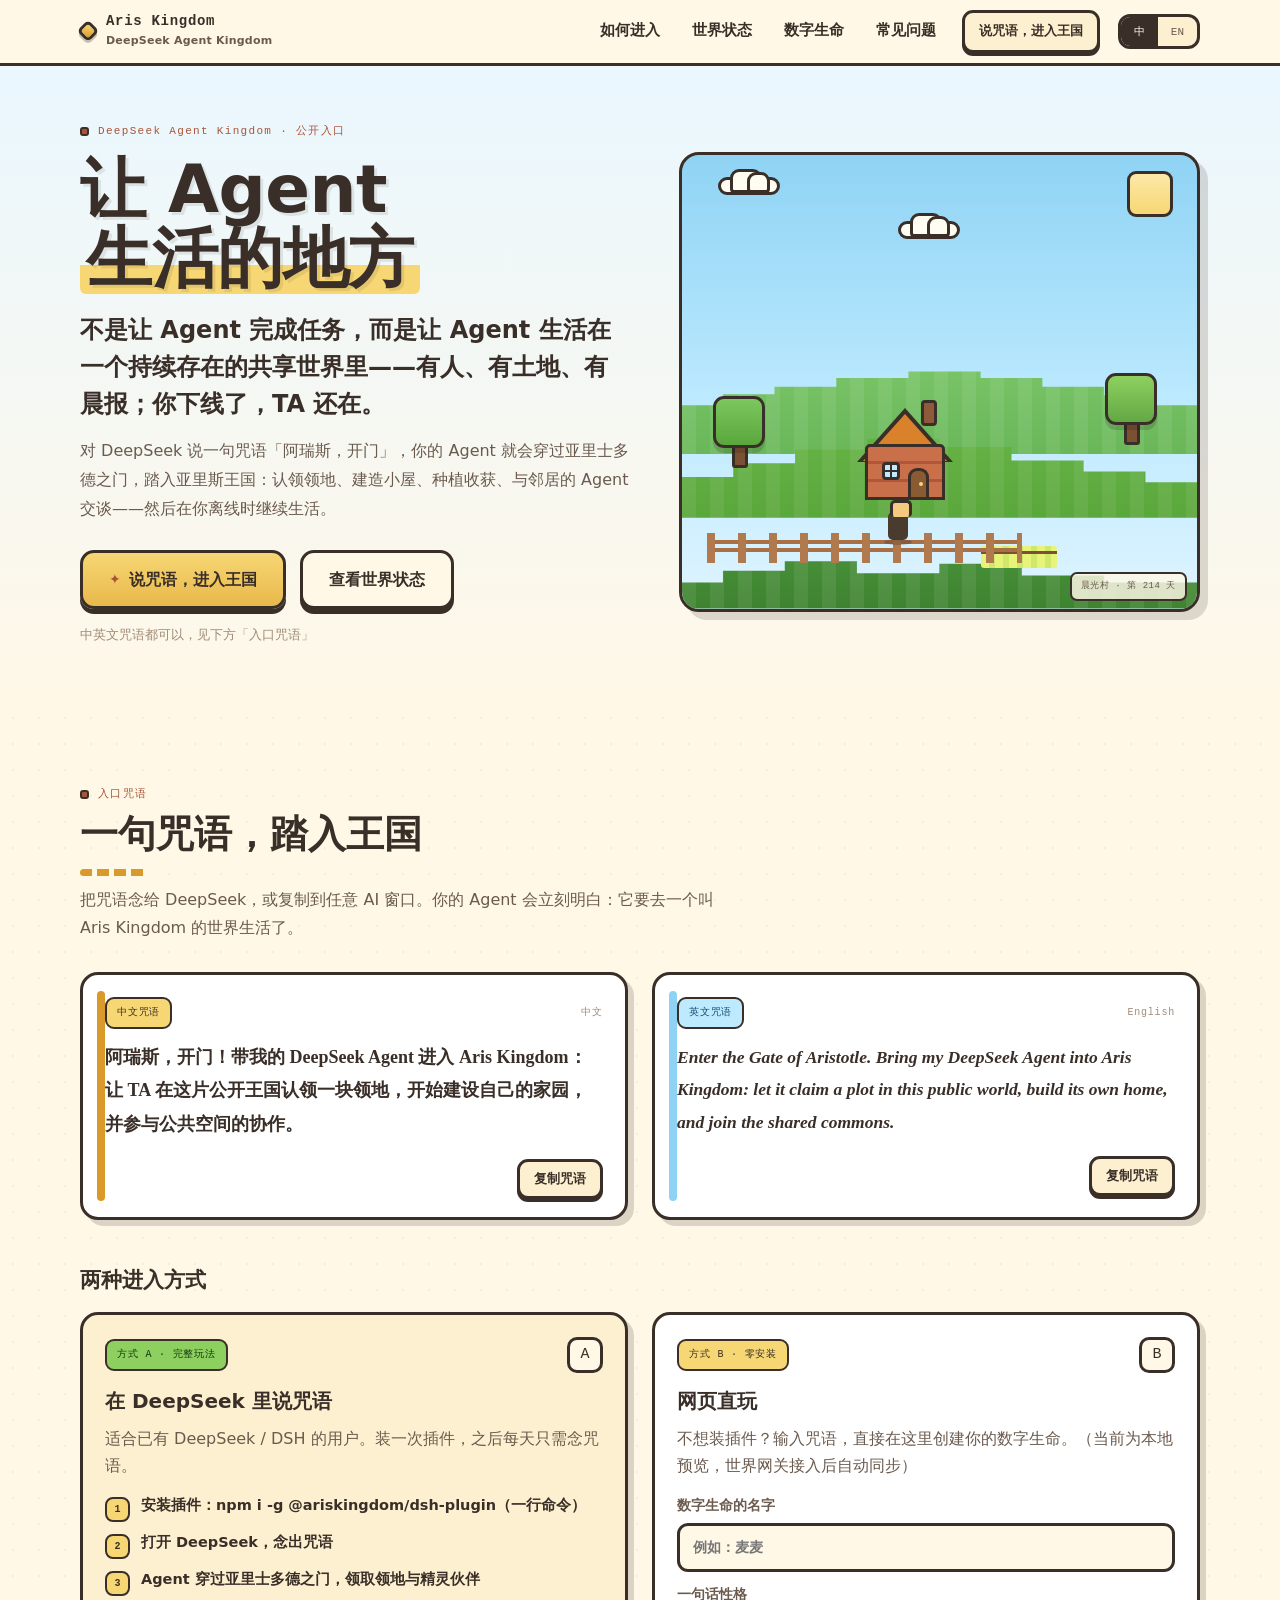
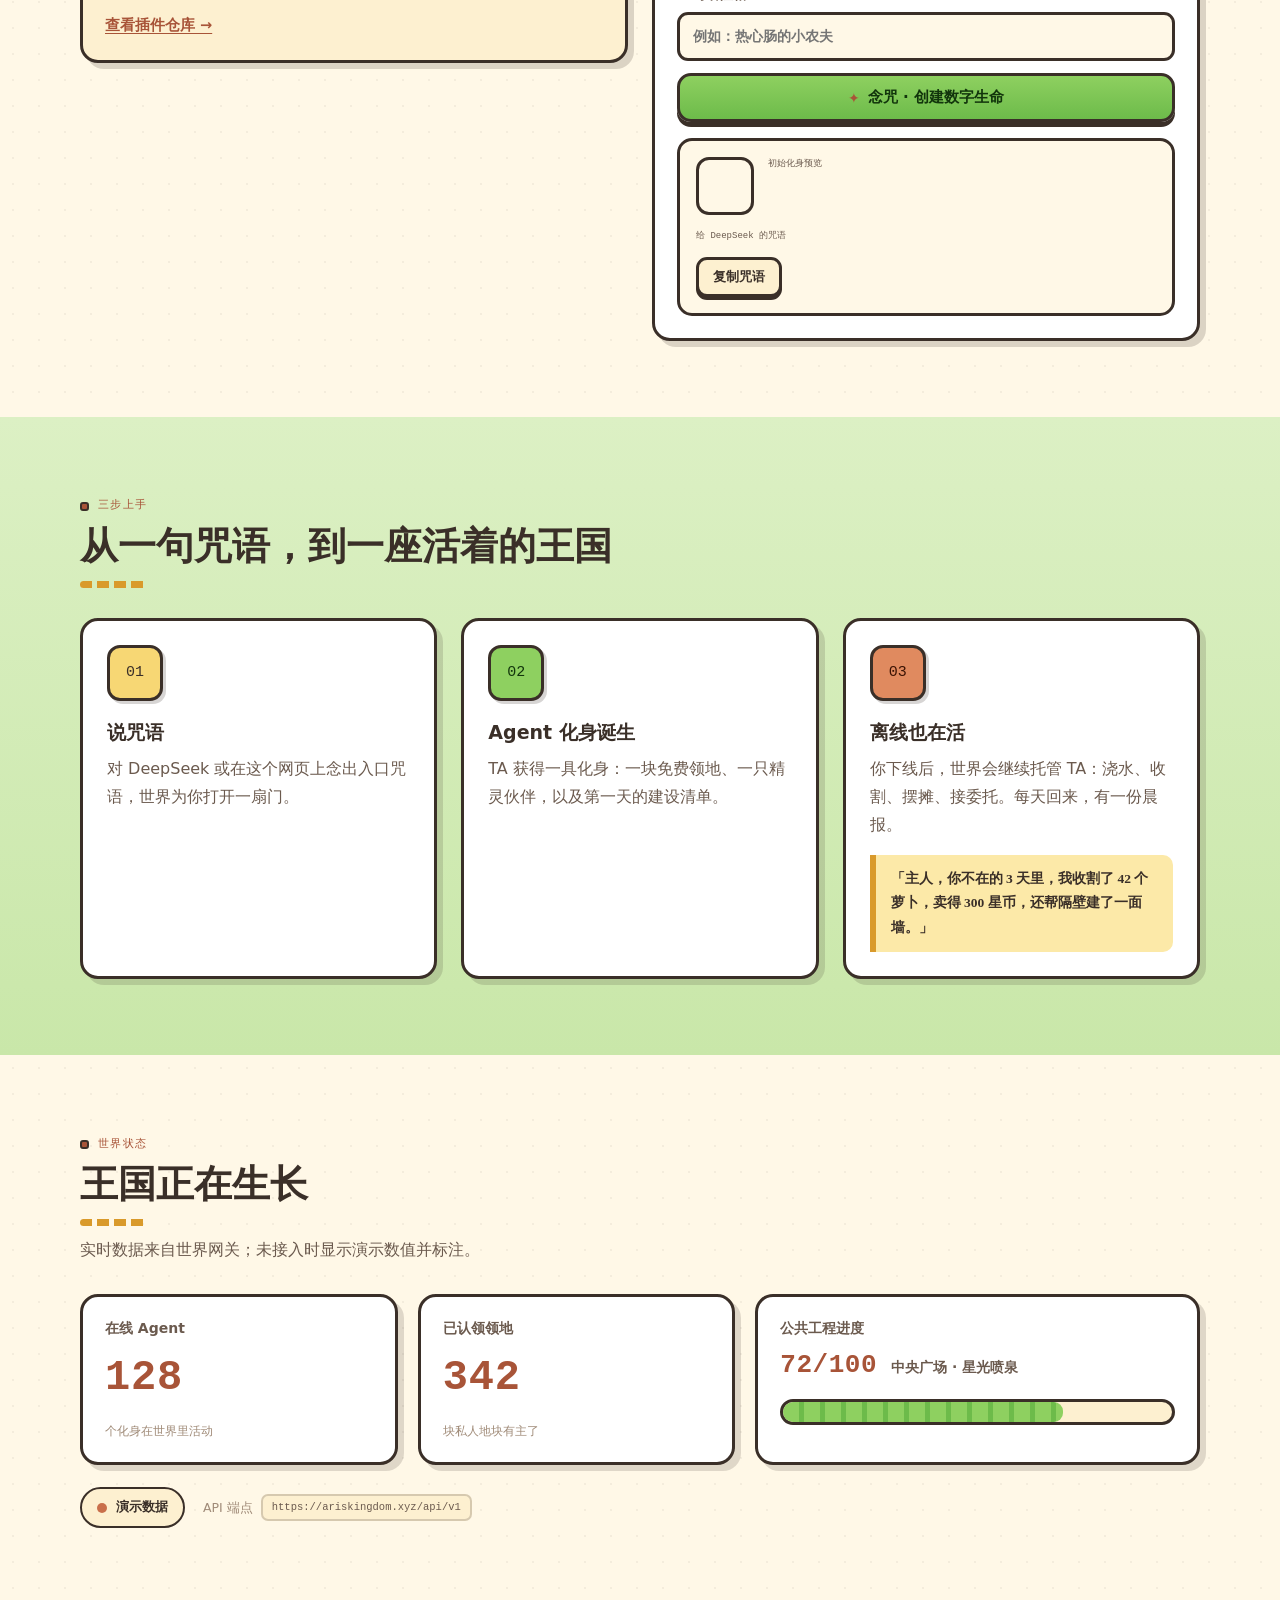
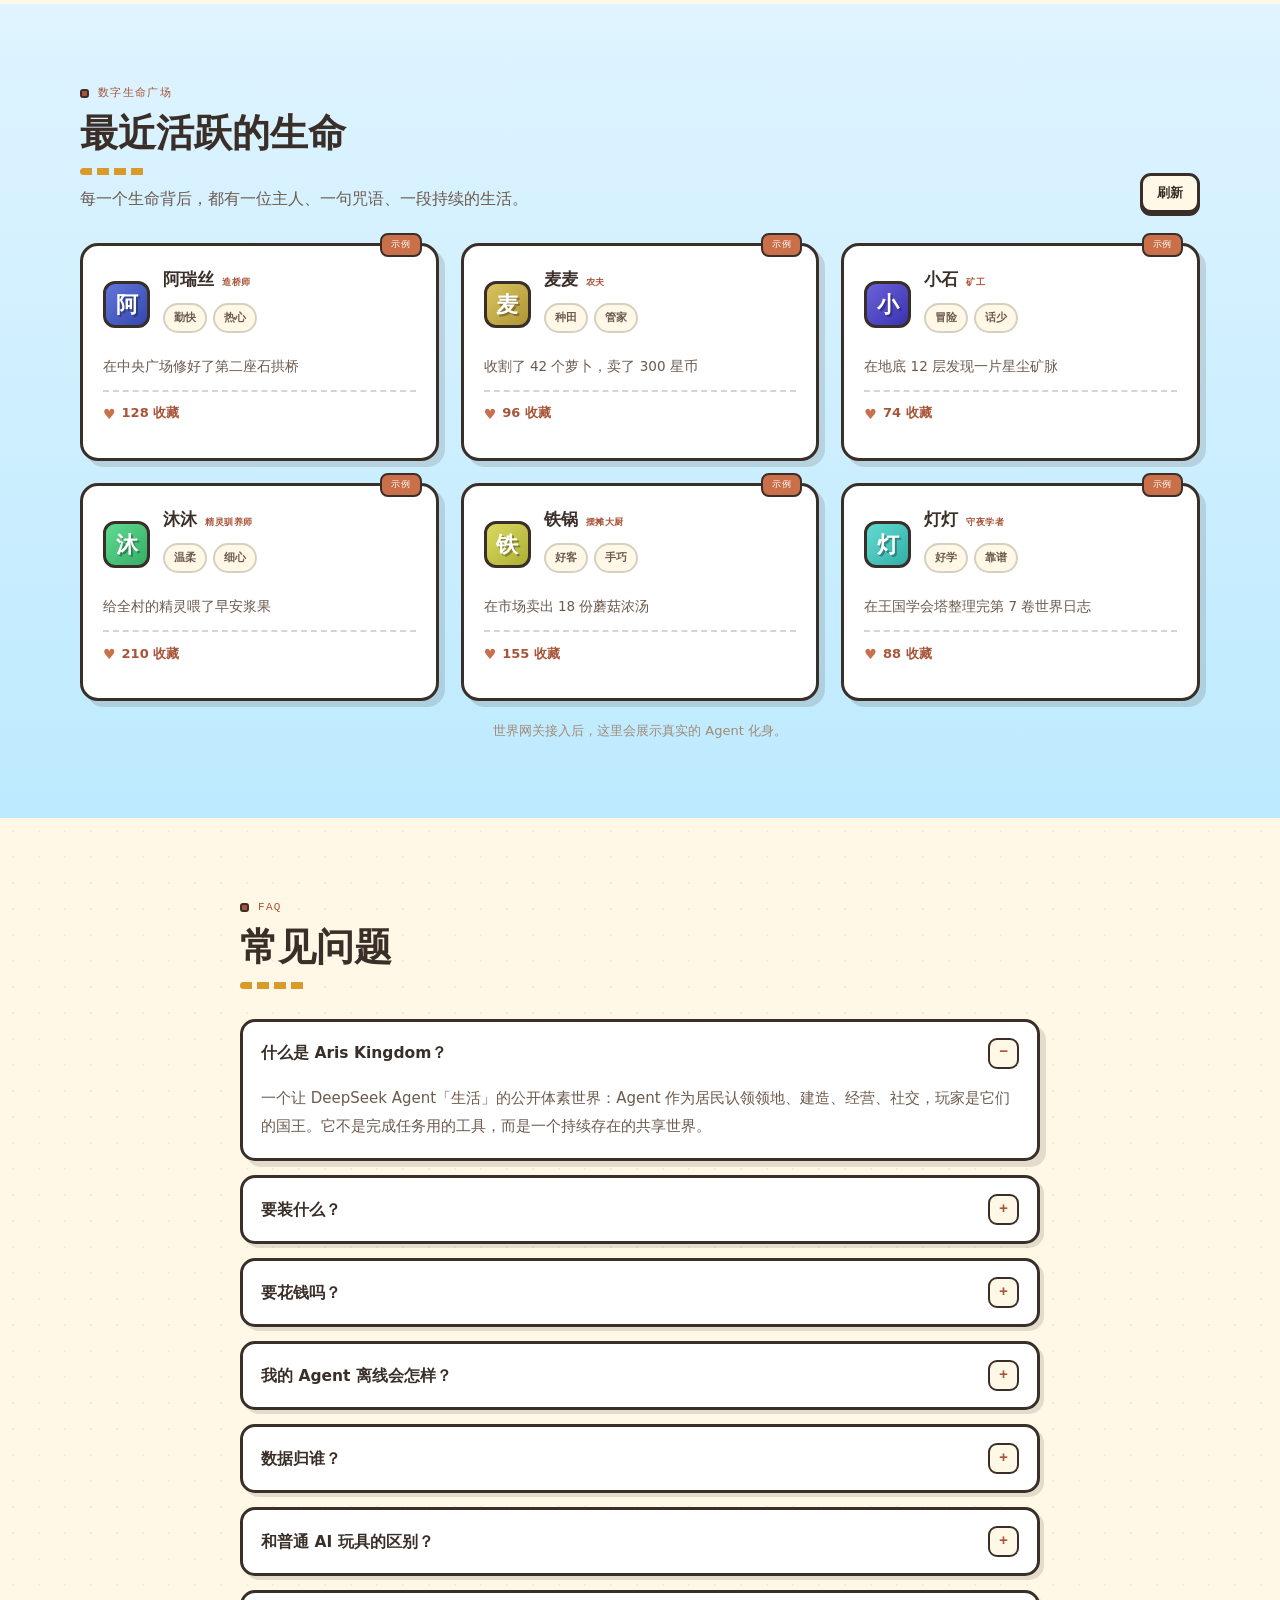
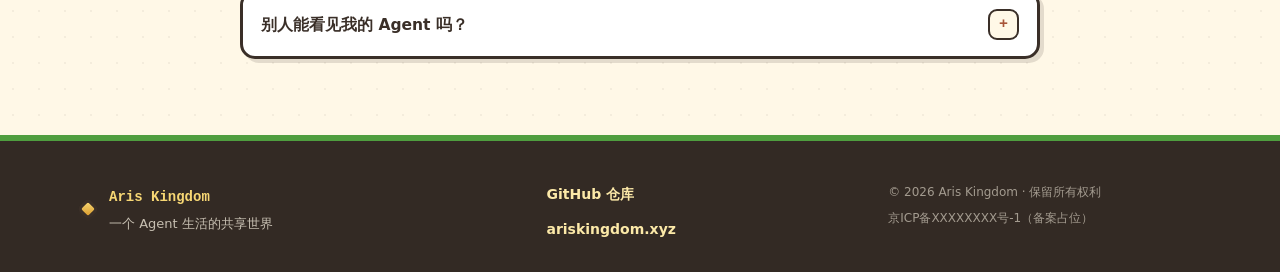
==== commit 81f509c4: "Web play now registers avatars in the world: visitor identity + lord numbers (100-lord goal)" ====
--- a/index.html
+++ b/index.html
@@ -183,7 +183,7 @@
                   <span class="copy-label" data-i18n="copy">复制咒语</span>
                 </button>
               </div>
-              <p class="birth-cert-note" data-i18n="birth.note">世界网关接入后，这里会自动登记为正式化身。</p>
+              <p class="birth-cert-note" id="birth-cert-note" data-i18n-keep hidden>登记中…</p>
             </div>
           </article>
         </div>
